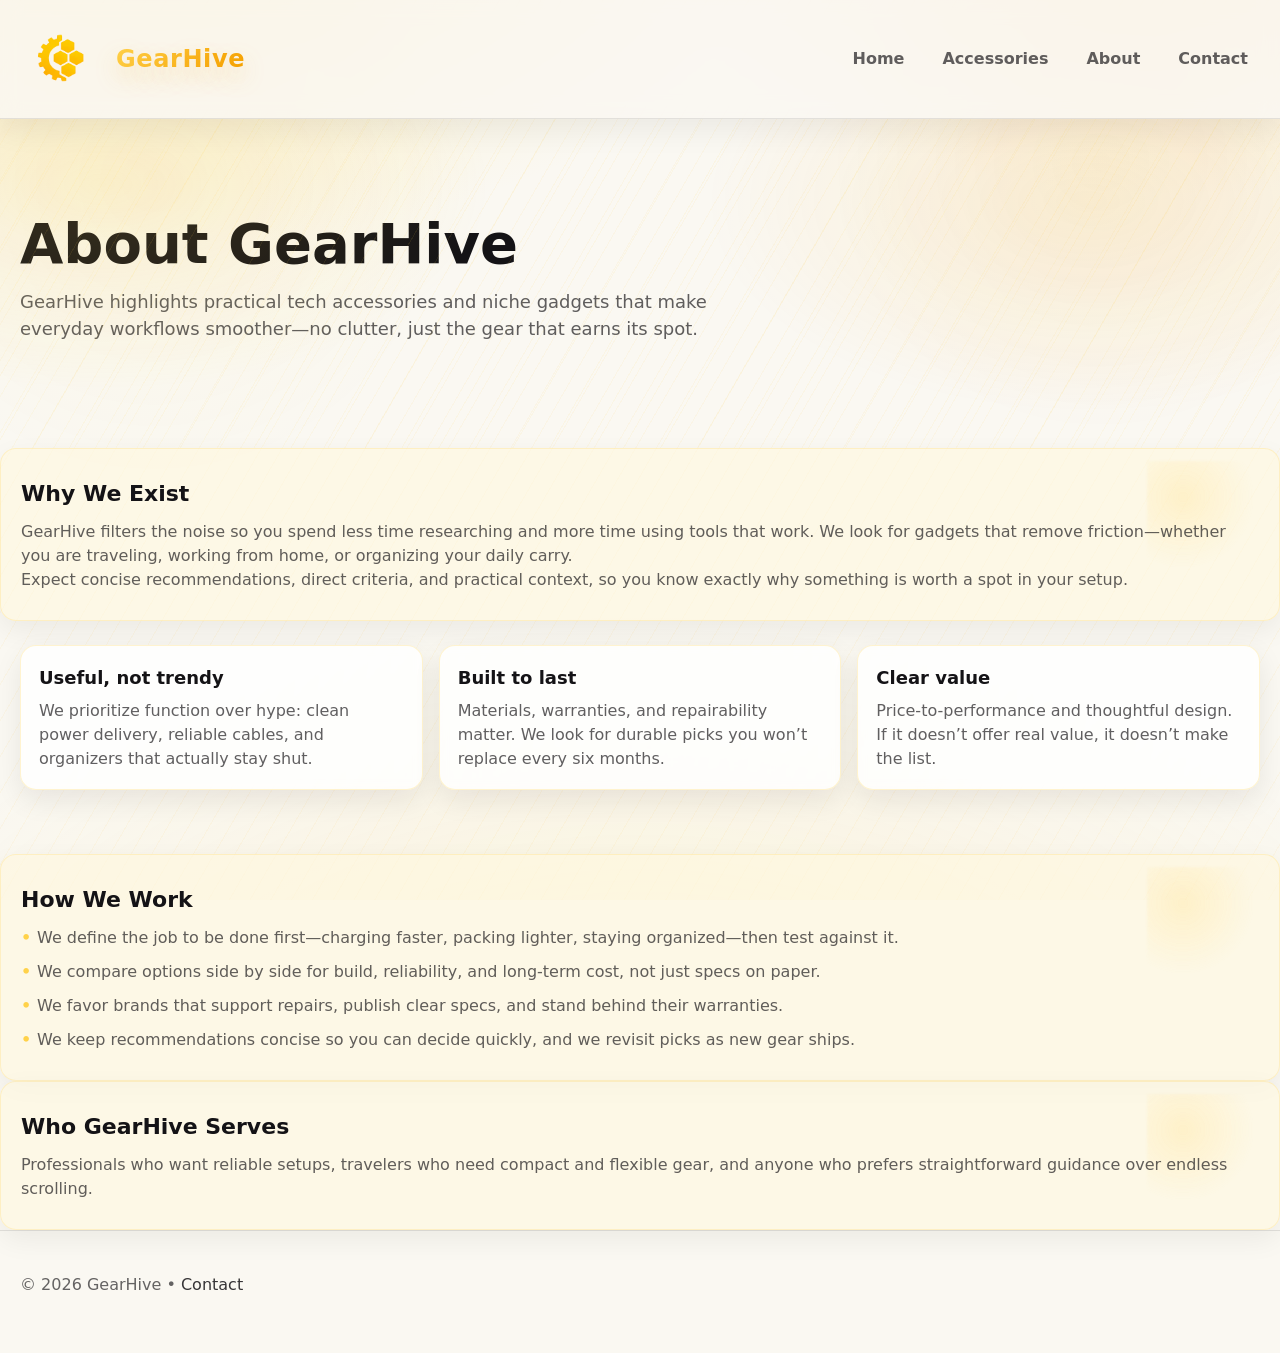
==== about.html @ 397159d5 "Initial commit" ====
<!DOCTYPE html>
<html lang="en">
<head>
  <meta charset="UTF-8">
  <meta name="viewport" content="width=device-width, initial-scale=1.0">
  <title>About | GearHive</title>
  <link rel="stylesheet" href="style.css">
</head>
<body>
  <header class="navbar">
    <div class="logo">
      <img src="assets/gearhive-logo.png" alt="GearHive logo">
      <span>GearHive</span>
    </div>
    <nav>
      <a href="index.html">Home</a>
      <a href="accessories.html">Accessories</a>
      <a href="about.html">About</a>
      <a href="contact.html">Contact</a>
    </nav>
  </header>

  <section class="hero">
    <div class="hero-copy">
      <h1>About GearHive</h1>
      <p>GearHive highlights practical tech accessories and niche gadgets that make everyday workflows smoother—no clutter, just the gear that earns its spot.</p>
    </div>
  </section>

  <section class="about">
    <h2>Why We Exist</h2>
    <p>GearHive filters the noise so you spend less time researching and more time using tools that work. We look for gadgets that remove friction—whether you are traveling, working from home, or organizing your daily carry.</p>
    <p>Expect concise recommendations, direct criteria, and practical context, so you know exactly why something is worth a spot in your setup.</p>
  </section>

  <section class="features">
    <div class="feature">
      <h3>Useful, not trendy</h3>
      <p>We prioritize function over hype: clean power delivery, reliable cables, and organizers that actually stay shut.</p>
    </div>
    <div class="feature">
      <h3>Built to last</h3>
      <p>Materials, warranties, and repairability matter. We look for durable picks you won’t replace every six months.</p>
    </div>
    <div class="feature">
      <h3>Clear value</h3>
      <p>Price-to-performance and thoughtful design. If it doesn’t offer real value, it doesn’t make the list.</p>
    </div>
  </section>

  <section class="about">
    <h2>How We Work</h2>
    <ul class="about-checklist">
      <li>We define the job to be done first—charging faster, packing lighter, staying organized—then test against it.</li>
      <li>We compare options side by side for build, reliability, and long-term cost, not just specs on paper.</li>
      <li>We favor brands that support repairs, publish clear specs, and stand behind their warranties.</li>
      <li>We keep recommendations concise so you can decide quickly, and we revisit picks as new gear ships.</li>
    </ul>
  </section>

  <section class="about">
    <h2>Who GearHive Serves</h2>
    <p>Professionals who want reliable setups, travelers who need compact and flexible gear, and anyone who prefers straightforward guidance over endless scrolling.</p>
  </section>

  <footer>
    <p>© 2026 GearHive • <a href="contact.html">Contact</a></p>
  </footer>
</body>
</html>
---- style.css ----
:root {
  --bg: #faf8f2;
  --surface: #ffffff;
  --surface-2: #fff7df;
  --text: #141316;
  --muted: rgba(20, 19, 22, 0.68);
  --line: rgba(20, 19, 22, 0.10);
  --accent: #ffd24a;     /* bright honey yellow */
  --accent-2: #f5a000;   /* warm amber */
  --accent-3: #fff3c2;   /* soft honey glow */
  --shadow: 0 14px 40px rgba(20, 19, 22, 0.12);
  --radius: 16px;
}

* { box-sizing: border-box; }
html, body { height: 100%; }

body {
  margin: 0;
  font-family: ui-sans-serif, system-ui, -apple-system, Segoe UI, Roboto, Helvetica, Arial, "Apple Color Emoji", "Segoe UI Emoji";
  color: var(--text);
  line-height: 1.5;
  background:
    radial-gradient(1100px 620px at 12% -14%, rgba(255, 210, 74, 0.32), transparent 60%),
    radial-gradient(1000px 520px at 92% -10%, rgba(245, 160, 0, 0.18), transparent 55%),
    radial-gradient(1400px 780px at 50% 120%, rgba(255, 210, 74, 0.16), transparent 60%),
    var(--bg);
  background-size: auto, auto, auto, auto;
  background-repeat: no-repeat, no-repeat, repeat;
  background-position: center, 10% -10%, center;
  position: relative;
  overflow-x: hidden;
}

body::after {
  content: "";
  position: fixed;
  inset: 0;
  pointer-events: none;
  background: radial-gradient(circle at 12% 20%, rgba(255, 210, 74, 0.06), transparent 24%),
              radial-gradient(circle at 86% 18%, rgba(245, 160, 0, 0.06), transparent 22%),
              repeating-linear-gradient(120deg, rgba(255, 210, 74, 0.08), rgba(255, 210, 74, 0.08) 1px, transparent 1px, transparent 18px);
  opacity: 0.8;
  z-index: -1;
}

a { color: inherit; text-decoration: none; }
a:hover { text-decoration: underline; }

/* Layout */
section { padding: 64px 20px; }

.modal-open {
  overflow: hidden;
}

.navbar,
.hero,
.features,
.about,
.contact,
footer {
  max-width: none;
  width: 100%;
  margin: 0;
}

/* Navbar */
.navbar {
  position: sticky;
  top: 0;
  z-index: 10;
  display: flex;
  align-items: center;
  justify-content: space-between;
  padding: 16px 20px;
  border-bottom: 1px solid var(--line);
  background: rgba(250, 248, 242, 0.78);
  backdrop-filter: blur(10px);
  box-shadow: 0 12px 28px rgba(20, 19, 22, 0.06);
}

.logo {
  font-weight: 900;
  letter-spacing: 0.6px;
  font-size: 24px;
  display: inline-flex;
  align-items: center;
  gap: 10px;
}

/* Logo image sizing (real logo) */
.logo img {
  height: 86px;
  width: auto;
  display: block;
}

.logo span {
  line-height: 1;
  background: linear-gradient(135deg, var(--accent), var(--accent-2));
  -webkit-background-clip: text;
  color: transparent;
  text-shadow: 0 10px 24px rgba(245, 160, 0, 0.28);
}

.navbar nav {
  display: flex;
  gap: 14px;
}

.navbar nav a {
  color: var(--muted);
  font-weight: 700;
  padding: 10px 12px;
  border-radius: 999px;
  position: relative;
}

.navbar nav a:hover {
  background: rgba(20, 19, 22, 0.05);
  color: var(--text);
  text-decoration: none;
}

.navbar nav a::after {
  content: "";
  position: absolute;
  left: 12px;
  right: 12px;
  bottom: 6px;
  height: 3px;
  border-radius: 999px;
  background: linear-gradient(90deg, var(--accent), var(--accent-2));
  opacity: 0;
  transform: scaleX(0.6);
  transition: opacity 160ms ease, transform 160ms ease;
}

.navbar nav a:hover::after {
  opacity: 1;
  transform: scaleX(1);
}

/* Hero */
.hero {
  padding: 96px 20px 80px;
  position: relative;
  overflow: hidden;
  display: flex;
  flex-direction: column;
  gap: 18px;
}

.home-hero {
  min-height: 100vh;
  justify-content: center;
}

.hero h1 {
  margin: 0 0 14px;
  font-size: clamp(36px, 5vw, 56px);
  line-height: 1.05;
}

.hero p {
  margin: 0 0 26px;
  color: var(--muted);
  font-size: 18px;
  max-width: 62ch;
}

.email-signup {
  background: rgba(255, 255, 255, 0.82);
  border: 1px solid rgba(255, 210, 74, 0.3);
  border-radius: calc(var(--radius) * 1.1);
  padding: 16px 16px 14px;
  box-shadow: 0 12px 32px rgba(20, 19, 22, 0.08);
  margin-bottom: 20px;
  max-width: 560px;
}

.email-signup label {
  display: block;
  font-weight: 800;
  margin-bottom: 8px;
  font-size: 14px;
}

.email-row {
  display: flex;
  gap: 10px;
  align-items: stretch;
}

.email-row input {
  flex: 1;
  border: 1px solid var(--line);
  border-radius: 12px;
  padding: 12px 14px;
  font-size: 15px;
  font-family: inherit;
  background: #fff;
}

.email-row input:focus {
  outline: 2px solid rgba(255, 210, 74, 0.45);
  border-color: rgba(255, 210, 74, 0.45);
}

.email-row button {
  border: none;
  border-radius: 12px;
  padding: 12px 16px;
  font-weight: 800;
  letter-spacing: 0.2px;
  background: linear-gradient(135deg, var(--accent), var(--accent-2));
  color: #1a1200;
  box-shadow: var(--shadow);
  cursor: pointer;
  transition: transform 140ms ease, box-shadow 140ms ease;
}

.email-row button:hover {
  filter: brightness(1.03);
  transform: translateY(-1px);
  box-shadow: 0 16px 36px rgba(245, 160, 0, 0.28);
}

.email-note {
  margin: 8px 0 0;
  font-size: 13px;
  color: var(--muted);
}

/* Modal */
.email-modal {
  position: fixed;
  inset: 0;
  background: rgba(0, 0, 0, 0.38);
  display: none;
  align-items: center;
  justify-content: center;
  padding: 20px;
  z-index: 20;
}

.email-modal.show {
  display: flex;
}

.modal-card {
  position: relative;
  max-width: 520px;
  width: 100%;
  background: rgba(255, 255, 255, 0.95);
  border: 1px solid rgba(255, 210, 74, 0.25);
  border-radius: calc(var(--radius) * 1.2);
  box-shadow: 0 18px 48px rgba(20, 19, 22, 0.16);
  padding: 22px 22px 18px;
  backdrop-filter: blur(6px);
}

.modal-card h2 {
  margin: 0 0 10px;
}

.modal-copy {
  margin: 0 0 16px;
  color: var(--muted);
}

.modal-close {
  position: absolute;
  top: 12px;
  right: 12px;
  border: none;
  background: rgba(20, 19, 22, 0.06);
  width: 32px;
  height: 32px;
  border-radius: 50%;
  cursor: pointer;
  font-size: 18px;
  font-weight: 800;
  color: var(--text);
}

.modal-close:hover {
  background: rgba(20, 19, 22, 0.12);
}

.cta {
  display: inline-flex;
  align-items: center;
  justify-content: center;
  padding: 12px 18px;
  border-radius: 999px;
  font-weight: 900;
  letter-spacing: 0.2px;
  background: linear-gradient(135deg, var(--accent), var(--accent-2));
  color: #1a1200;
  box-shadow: var(--shadow);
  border: 1px solid rgba(20, 19, 22, 0.08);
  position: relative;
  overflow: hidden;
}

.cta:hover {
  text-decoration: none;
  filter: brightness(1.02);
}

.cta::after {
  content: "";
  position: absolute;
  inset: 0;
  background: linear-gradient(120deg, rgba(255, 255, 255, 0.28), transparent 40%, rgba(255, 255, 255, 0.12) 60%, transparent 80%);
  transform: translateX(-120%);
  transition: transform 320ms ease;
}

.cta:hover::after {
  transform: translateX(120%);
}

.ghost {
  display: inline-flex;
  align-items: center;
  justify-content: center;
  padding: 12px 16px;
  border-radius: 999px;
  font-weight: 800;
  letter-spacing: 0.2px;
  border: 1px solid rgba(20, 19, 22, 0.18);
  color: var(--text);
  background: rgba(255, 255, 255, 0.72);
  box-shadow: 0 8px 24px rgba(20, 19, 22, 0.06);
}

.ghost:hover {
  text-decoration: none;
  background: rgba(255, 255, 255, 0.92);
}

.hero-actions {
  display: flex;
  gap: 12px;
  flex-wrap: wrap;
  margin-bottom: 26px;
}

.pill {
  display: inline-flex;
  align-items: center;
  gap: 8px;
  padding: 8px 12px;
  border-radius: 999px;
  font-weight: 800;
  font-size: 13px;
  letter-spacing: 0.3px;
  color: #1f1400;
  background: rgba(255, 210, 74, 0.16);
  border: 1px solid rgba(255, 210, 74, 0.35);
  margin-bottom: 12px;
  box-shadow: 0 10px 28px rgba(20, 19, 22, 0.06);
}

.hero-meta {
  display: grid;
  grid-template-columns: repeat(auto-fit, minmax(240px, 1fr));
  gap: 14px;
}

.meta-card {
  background: rgba(255, 255, 255, 0.84);
  border: 1px solid rgba(255, 210, 74, 0.25);
  border-radius: calc(var(--radius) * 1.1);
  padding: 14px 16px;
  box-shadow: 0 14px 40px rgba(20, 19, 22, 0.08);
  backdrop-filter: blur(4px);
}

.meta-label {
  display: inline-block;
  font-size: 12px;
  text-transform: uppercase;
  letter-spacing: 0.45px;
  color: rgba(20, 19, 22, 0.65);
  margin-bottom: 6px;
}

.meta-card strong {
  display: block;
  font-size: 16px;
  line-height: 1.4;
}

/* Hero background accents */
.hero::before,
.hero::after {
  content: "";
  position: absolute;
  inset: 0;
  pointer-events: none;
}

.hero::before {
  background:
    radial-gradient(720px 380px at 8% 20%, rgba(255, 210, 74, 0.18), transparent 55%),
    radial-gradient(760px 420px at 85% 25%, rgba(245, 160, 0, 0.12), transparent 52%),
    repeating-linear-gradient(120deg, rgba(255, 210, 74, 0.09) 0 1px, transparent 1px 32px);
  opacity: 0.9;
  filter: drop-shadow(0 20px 40px rgba(20, 19, 22, 0.04));
  animation: drift 28s ease-in-out infinite;
}

/* Features */
.features {
  display: grid;
  grid-template-columns: repeat(3, minmax(0, 1fr));
  gap: 16px;
  padding-top: 24px;
}

.feature {
  background: rgba(255, 255, 255, 0.82);
  border: 1px solid rgba(255, 210, 74, 0.25);
  border-radius: var(--radius);
  padding: 18px;
  box-shadow: 0 10px 28px rgba(20, 19, 22, 0.08);
  position: relative;
  overflow: hidden;
  backdrop-filter: blur(4px);
}

.feature::before {
  content: "";
  position: absolute;
  inset: -40% auto auto -40%;
  width: 120px;
  height: 120px;
  background: radial-gradient(circle, rgba(255, 210, 74, 0.28), transparent 60%);
  transform: rotate(-12deg);
}

.feature::after {
  content: "";
  position: absolute;
  inset: auto -40% -40% auto;
  width: 120px;
  height: 120px;
  background: radial-gradient(circle, rgba(245, 160, 0, 0.18), transparent 62%);
  transform: rotate(8deg);
}

.feature h3 {
  margin: 0 0 8px;
  font-size: 18px;
}

.feature p {
  margin: 0;
  color: var(--muted);
}

/* About + Contact */
.about, .contact {
  background: rgba(255, 247, 223, 0.65);
  border: 1px solid rgba(255, 210, 74, 0.22);
  border-radius: var(--radius);
  padding: 28px 20px;
  box-shadow: 0 10px 28px rgba(20, 19, 22, 0.06);
  position: relative;
  overflow: hidden;
}

.about h2, .contact h2 {
  margin: 0 0 10px;
  font-size: 22px;
}

.about p, .contact p {
  margin: 0;
  color: var(--muted);
}

.about h3 {
  margin: 10px 0 8px;
  font-size: 18px;
}

.about-checklist {
  margin: 0;
  padding: 0;
  list-style: none;
  display: grid;
  gap: 10px;
}

.about-checklist li {
  position: relative;
  padding-left: 16px;
  color: var(--muted);
}

.about-checklist li::before {
  content: "•";
  position: absolute;
  left: 0;
  top: 0;
  color: var(--accent);
  font-weight: 900;
}

.contact a {
  font-weight: 800;
}

.about::before,
.contact::before {
  content: "";
  position: absolute;
  inset: 12px 12px auto auto;
  width: 120px;
  height: 120px;
  background: radial-gradient(circle at 30% 30%, rgba(255, 210, 74, 0.18), transparent 60%);
  filter: blur(1px);
  z-index: 0;
}

.about > *,
.contact > * {
  position: relative;
  z-index: 1;
}

/* Footer */
footer {
  padding: 26px 20px 40px;
  border-top: 1px solid var(--line);
  color: rgba(20, 19, 22, 0.65);
}

footer a {
  color: rgba(20, 19, 22, 0.85);
}

/* Responsive */
@media (max-width: 860px) {
  .features { grid-template-columns: 1fr; }
  .navbar nav { gap: 8px; }
  .navbar nav a { padding: 10px 10px; }
  .home-hero { min-height: auto; }
  .email-row { flex-direction: column; }
  .email-row button { width: 100%; }
}

@media (max-width: 520px) {
  .navbar {
    flex-direction: column;
    align-items: flex-start;
    gap: 10px;
  }
}

@keyframes drift {
  0% { transform: translate3d(0, 0, 0); }
  50% { transform: translate3d(-6px, 10px, 0); }
  100% { transform: translate3d(6px, -8px, 0); }
}
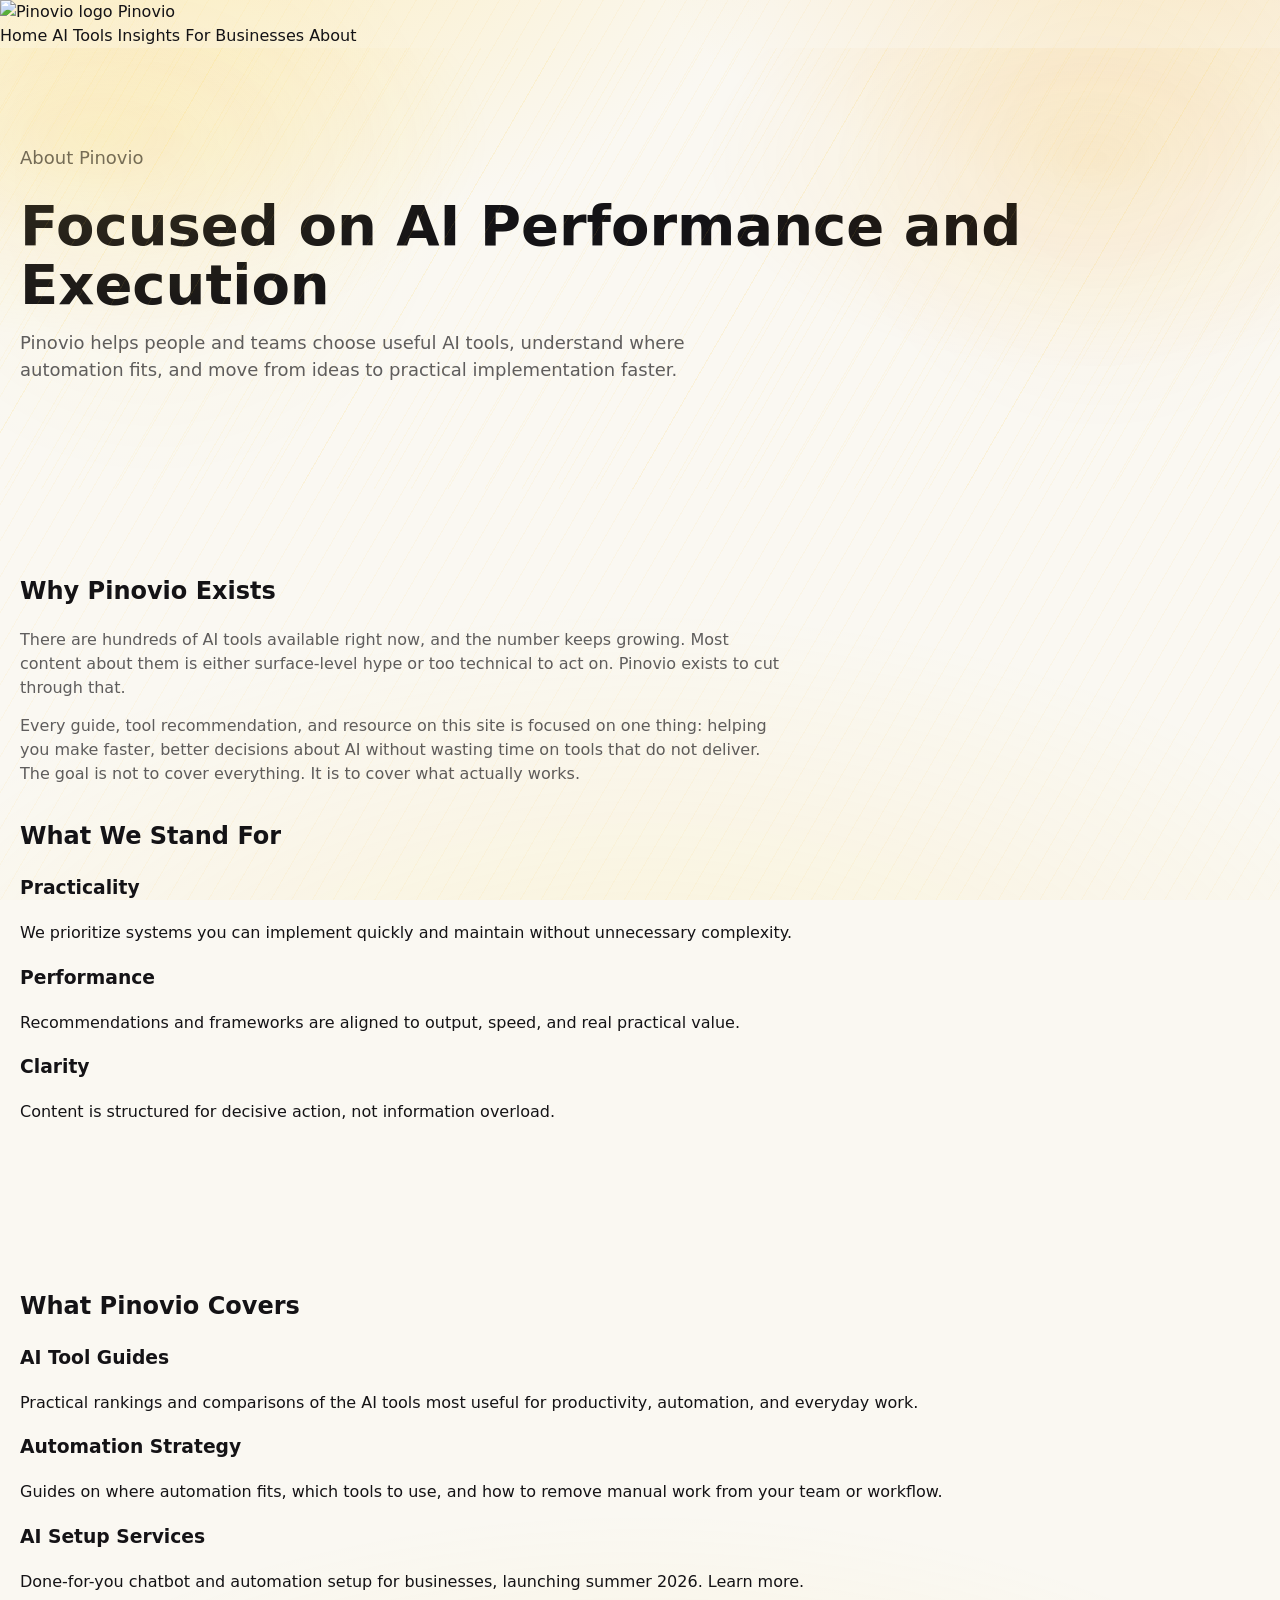
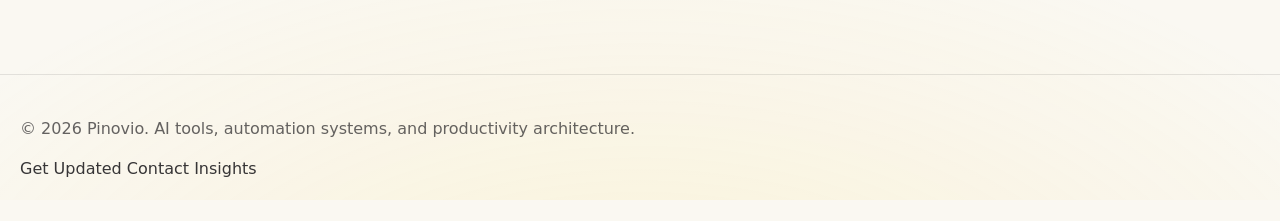
==== commit ef1200be: "First Claude switchover improvement" ====
--- a/about.html
+++ b/about.html
@@ -3,68 +3,103 @@
 <head>
   <meta charset="UTF-8">
   <meta name="viewport" content="width=device-width, initial-scale=1.0">
-  <title>About | GearHive</title>
-  <link rel="stylesheet" href="style.css">
+  <title>About | Pinovio</title>
+  <meta name="description" content="Learn how Pinovio helps people and teams use AI tools, automation systems, and workflow infrastructure more effectively.">
+  <link rel="stylesheet" href="style.css?v=20260309">
+  <link rel="icon" href="assets/pinovio-logo-header.png" type="image/png">
+  <meta property="og:type" content="website">
+  <meta property="og:title" content="About Pinovio | AI Tools &amp; Automation">
+  <meta property="og:description" content="Learn how Pinovio helps people and teams use AI tools, automation systems, and workflow infrastructure more effectively.">
+  <meta property="og:url" content="https://www.pinovio.com/about.html">
+  <meta property="og:image" content="https://www.pinovio.com/assets/pinovio-logo-header.png">
+  <meta name="twitter:card" content="summary">
+  <meta name="twitter:title" content="About Pinovio | AI Tools &amp; Automation">
+  <meta name="twitter:description" content="Learn how Pinovio helps people and teams use AI tools, automation systems, and workflow infrastructure more effectively.">
 </head>
 <body>
-  <header class="navbar">
-    <div class="logo">
-      <img src="assets/gearhive-logo.png" alt="GearHive logo">
-      <span>GearHive</span>
+  <header class="site-header">
+    <div class="container nav-row">
+      <a class="brand" href="index.html" aria-label="Pinovio home">
+        <img src="assets/pinovio-logo-header.png" alt="Pinovio logo">
+        <span>Pinovio</span>
+      </a>
+      <nav class="site-nav" aria-label="Primary">
+        <a href="index.html">Home</a>
+        <a href="accessories.html">AI Tools</a>
+        <a href="insights.html">Insights</a>
+        <a href="for-businesses.html">For Businesses</a>
+        <a href="about.html" aria-current="page">About</a>
+      </nav>
     </div>
-    <nav>
-      <a href="index.html">Home</a>
-      <a href="accessories.html">Accessories</a>
-      <a href="about.html">About</a>
-      <a href="contact.html">Contact</a>
-    </nav>
   </header>
 
-  <section class="hero">
-    <div class="hero-copy">
-      <h1>About GearHive</h1>
-      <p>GearHive highlights practical tech accessories and niche gadgets that make everyday workflows smoother—no clutter, just the gear that earns its spot.</p>
+  <main>
+    <section class="hero hero-compact">
+      <div class="container hero-layout">
+        <div class="hero-copy">
+          <p class="eyebrow">About Pinovio</p>
+          <h1>Focused on AI Performance and Execution</h1>
+          <p>Pinovio helps people and teams choose useful AI tools, understand where automation fits, and move from ideas to practical implementation faster.</p>
+        </div>
+      </div>
+    </section>
+
+    <section class="section">
+      <div class="container">
+        <h2>Why Pinovio Exists</h2>
+        <div class="card" style="max-width: 760px; margin-bottom: 32px;">
+          <p style="color: var(--muted); margin: 0 0 14px;">There are hundreds of AI tools available right now, and the number keeps growing. Most content about them is either surface-level hype or too technical to act on. Pinovio exists to cut through that.</p>
+          <p style="color: var(--muted); margin: 0;">Every guide, tool recommendation, and resource on this site is focused on one thing: helping you make faster, better decisions about AI without wasting time on tools that do not deliver. The goal is not to cover everything. It is to cover what actually works.</p>
+        </div>
+        <h2>What We Stand For</h2>
+        <div class="grid grid-3">
+          <article class="card">
+            <h3>Practicality</h3>
+            <p>We prioritize systems you can implement quickly and maintain without unnecessary complexity.</p>
+          </article>
+          <article class="card">
+            <h3>Performance</h3>
+            <p>Recommendations and frameworks are aligned to output, speed, and real practical value.</p>
+          </article>
+          <article class="card">
+            <h3>Clarity</h3>
+            <p>Content is structured for decisive action, not information overload.</p>
+          </article>
+        </div>
+      </div>
+    </section>
+
+    <section class="section section-muted">
+      <div class="container">
+        <h2>What Pinovio Covers</h2>
+        <div class="grid grid-3">
+          <article class="card">
+            <h3>AI Tool Guides</h3>
+            <p>Practical rankings and comparisons of the AI tools most useful for productivity, automation, and everyday work.</p>
+          </article>
+          <article class="card">
+            <h3>Automation Strategy</h3>
+            <p>Guides on where automation fits, which tools to use, and how to remove manual work from your team or workflow.</p>
+          </article>
+          <article class="card">
+            <h3>AI Setup Services</h3>
+            <p>Done-for-you chatbot and automation setup for businesses, launching summer 2026. <a href="for-businesses.html">Learn more</a>.</p>
+          </article>
+        </div>
+      </div>
+    </section>
+
+  </main>
+
+  <footer class="site-footer">
+    <div class="container footer-row">
+      <p>© 2026 Pinovio. AI tools, automation systems, and productivity architecture.</p>
+      <div class="footer-links">
+        <a href="index.html#join-updates">Get Updated</a>
+        <a href="contact.html">Contact</a>
+        <a href="insights.html">Insights</a>
+      </div>
     </div>
-  </section>
-
-  <section class="about">
-    <h2>Why We Exist</h2>
-    <p>GearHive filters the noise so you spend less time researching and more time using tools that work. We look for gadgets that remove friction—whether you are traveling, working from home, or organizing your daily carry.</p>
-    <p>Expect concise recommendations, direct criteria, and practical context, so you know exactly why something is worth a spot in your setup.</p>
-  </section>
-
-  <section class="features">
-    <div class="feature">
-      <h3>Useful, not trendy</h3>
-      <p>We prioritize function over hype: clean power delivery, reliable cables, and organizers that actually stay shut.</p>
-    </div>
-    <div class="feature">
-      <h3>Built to last</h3>
-      <p>Materials, warranties, and repairability matter. We look for durable picks you won’t replace every six months.</p>
-    </div>
-    <div class="feature">
-      <h3>Clear value</h3>
-      <p>Price-to-performance and thoughtful design. If it doesn’t offer real value, it doesn’t make the list.</p>
-    </div>
-  </section>
-
-  <section class="about">
-    <h2>How We Work</h2>
-    <ul class="about-checklist">
-      <li>We define the job to be done first—charging faster, packing lighter, staying organized—then test against it.</li>
-      <li>We compare options side by side for build, reliability, and long-term cost, not just specs on paper.</li>
-      <li>We favor brands that support repairs, publish clear specs, and stand behind their warranties.</li>
-      <li>We keep recommendations concise so you can decide quickly, and we revisit picks as new gear ships.</li>
-    </ul>
-  </section>
-
-  <section class="about">
-    <h2>Who GearHive Serves</h2>
-    <p>Professionals who want reliable setups, travelers who need compact and flexible gear, and anyone who prefers straightforward guidance over endless scrolling.</p>
-  </section>
-
-  <footer>
-    <p>© 2026 GearHive • <a href="contact.html">Contact</a></p>
   </footer>
 </body>
 </html>
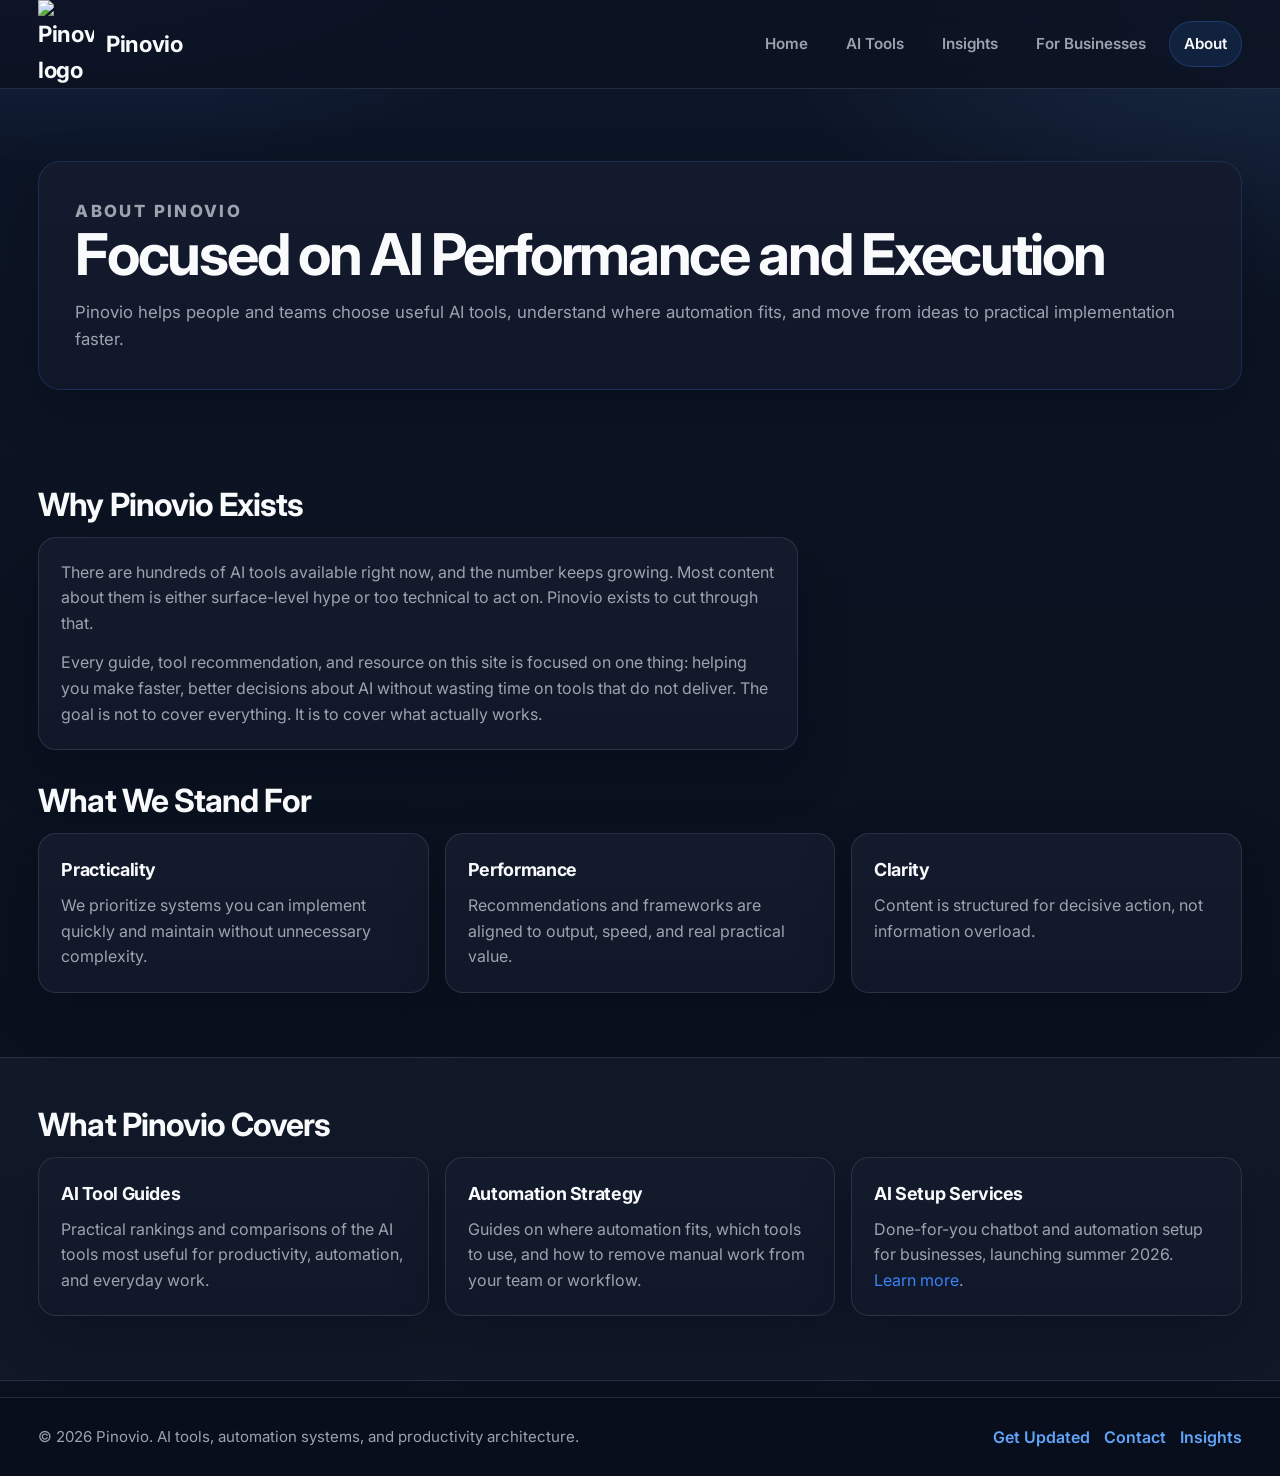
==== commit 3ca1b989: "site visuals rework Co-Authored-By: Claude Sonnet 4.6 <noreply@anthropic.com>" ====
--- a/about.html
+++ b/about.html
@@ -15,6 +15,7 @@
   <meta name="twitter:card" content="summary">
   <meta name="twitter:title" content="About Pinovio | AI Tools &amp; Automation">
   <meta name="twitter:description" content="Learn how Pinovio helps people and teams use AI tools, automation systems, and workflow infrastructure more effectively.">
+  <link rel="stylesheet" href="animations.css">
 </head>
 <body>
   <header class="site-header">
@@ -101,5 +102,6 @@
       </div>
     </div>
   </footer>
+  <script src="animations.js" defer></script>
 </body>
 </html>
--- a/style.css
+++ b/style.css
@@ -1,248 +1,290 @@
+@import url('https://fonts.googleapis.com/css2?family=Inter:wght@400;500;600;700;800&display=swap');
+
 :root {
-  --bg: #faf8f2;
-  --surface: #ffffff;
-  --surface-2: #fff7df;
-  --text: #141316;
-  --muted: rgba(20, 19, 22, 0.68);
-  --line: rgba(20, 19, 22, 0.10);
-  --accent: #ffd24a;     /* bright honey yellow */
-  --accent-2: #f5a000;   /* warm amber */
-  --accent-3: #fff3c2;   /* soft honey glow */
-  --shadow: 0 14px 40px rgba(20, 19, 22, 0.12);
-  --radius: 16px;
-}
-
-* { box-sizing: border-box; }
-html, body { height: 100%; }
-
+  --bg: #0b1220;
+  --surface: #141b2d;
+  --surface-alt: #10182a;
+  --surface-soft: rgba(59, 130, 246, 0.12);
+  --text: #f9fafb;
+  --muted: #9ca3af;
+  --line: rgba(148, 163, 184, 0.18);
+  --accent: #3b82f6;
+  --accent-strong: #60a5fa;
+  --accent-deep: #2563eb;
+  --ring: rgba(59, 130, 246, 0.32);
+  --radius: 18px;
+  --shadow-sm: 0 20px 50px rgba(3, 7, 18, 0.28);
+  --shadow-md: 0 28px 68px rgba(3, 7, 18, 0.38);
+}
+
+* {
+  box-sizing: border-box;
+}
+
+html,
 body {
   margin: 0;
-  font-family: ui-sans-serif, system-ui, -apple-system, Segoe UI, Roboto, Helvetica, Arial, "Apple Color Emoji", "Segoe UI Emoji";
-  color: var(--text);
-  line-height: 1.5;
+  padding: 0;
+}
+
+body {
+  font-family: 'Inter', 'Segoe UI', sans-serif;
+  color: var(--text);
   background:
-    radial-gradient(1100px 620px at 12% -14%, rgba(255, 210, 74, 0.32), transparent 60%),
-    radial-gradient(1000px 520px at 92% -10%, rgba(245, 160, 0, 0.18), transparent 55%),
-    radial-gradient(1400px 780px at 50% 120%, rgba(255, 210, 74, 0.16), transparent 60%),
-    var(--bg);
-  background-size: auto, auto, auto, auto;
-  background-repeat: no-repeat, no-repeat, repeat;
-  background-position: center, 10% -10%, center;
-  position: relative;
-  overflow-x: hidden;
-}
-
-body::after {
-  content: "";
-  position: fixed;
-  inset: 0;
-  pointer-events: none;
-  background: radial-gradient(circle at 12% 20%, rgba(255, 210, 74, 0.06), transparent 24%),
-              radial-gradient(circle at 86% 18%, rgba(245, 160, 0, 0.06), transparent 22%),
-              repeating-linear-gradient(120deg, rgba(255, 210, 74, 0.08), rgba(255, 210, 74, 0.08) 1px, transparent 1px, transparent 18px);
-  opacity: 0.8;
-  z-index: -1;
-}
-
-a { color: inherit; text-decoration: none; }
-a:hover { text-decoration: underline; }
-
-/* Layout */
-section { padding: 64px 20px; }
-
-.modal-open {
+    radial-gradient(980px 580px at 8% -12%, rgba(59, 130, 246, 0.26), transparent 60%),
+    radial-gradient(900px 520px at 100% 0%, rgba(96, 165, 250, 0.14), transparent 58%),
+    linear-gradient(180deg, #0d1628 0%, #0b1220 44%, #09111d 100%);
+  line-height: 1.6;
+  color-scheme: dark;
+}
+
+body.modal-open {
   overflow: hidden;
 }
 
-.navbar,
-.hero,
-.features,
-.about,
-.contact,
-footer {
+::selection {
+  background: rgba(59, 130, 246, 0.28);
+  color: var(--text);
+}
+
+a {
+  color: var(--accent);
+  text-decoration: none;
+  transition: color 0.18s ease, background-color 0.18s ease, border-color 0.18s ease, transform 0.18s ease, box-shadow 0.18s ease;
+}
+
+a:hover {
+  color: var(--accent-strong);
+  text-decoration: none;
+}
+
+button,
+.button,
+input[type='button'],
+input[type='submit'],
+input[type='reset'],
+[role='button'] {
+  cursor: pointer;
+}
+
+.container {
+  width: 100%;
   max-width: none;
-  width: 100%;
-  margin: 0;
-}
-
-/* Navbar */
-.navbar {
+  margin: 0;
+  padding-inline: clamp(20px, 3vw, 48px);
+}
+
+.site-header {
   position: sticky;
   top: 0;
-  z-index: 10;
+  z-index: 12;
+  backdrop-filter: blur(14px);
+  background: rgba(11, 18, 32, 0.82);
+  border-bottom: 1px solid var(--line);
+}
+
+.nav-row {
   display: flex;
   align-items: center;
   justify-content: space-between;
-  padding: 16px 20px;
-  border-bottom: 1px solid var(--line);
-  background: rgba(250, 248, 242, 0.78);
-  backdrop-filter: blur(10px);
-  box-shadow: 0 12px 28px rgba(20, 19, 22, 0.06);
-}
-
-.logo {
-  font-weight: 900;
-  letter-spacing: 0.6px;
-  font-size: 24px;
+  gap: 16px;
+  min-height: 88px;
+}
+
+.brand {
   display: inline-flex;
   align-items: center;
-  gap: 10px;
-}
-
-/* Logo image sizing (real logo) */
-.logo img {
-  height: 86px;
-  width: auto;
+  gap: 12px;
+  font-family: 'Inter', 'Segoe UI', sans-serif;
+  font-weight: 700;
+  font-size: 1.4rem;
+  letter-spacing: -0.02em;
+  color: var(--text);
+}
+
+.brand img {
+  width: 56px;
+  height: auto;
   display: block;
-}
-
-.logo span {
-  line-height: 1;
-  background: linear-gradient(135deg, var(--accent), var(--accent-2));
-  -webkit-background-clip: text;
-  color: transparent;
-  text-shadow: 0 10px 24px rgba(245, 160, 0, 0.28);
-}
-
-.navbar nav {
-  display: flex;
-  gap: 14px;
-}
-
-.navbar nav a {
-  color: var(--muted);
-  font-weight: 700;
-  padding: 10px 12px;
+  filter: none;
+}
+
+.site-nav {
+  display: flex;
+  align-items: center;
+  gap: 8px;
+  flex-wrap: wrap;
+  justify-content: flex-end;
+}
+
+.site-nav a {
+  padding: 10px 14px;
   border-radius: 999px;
-  position: relative;
-}
-
-.navbar nav a:hover {
-  background: rgba(20, 19, 22, 0.05);
-  color: var(--text);
-  text-decoration: none;
-}
-
-.navbar nav a::after {
-  content: "";
-  position: absolute;
-  left: 12px;
-  right: 12px;
-  bottom: 6px;
-  height: 3px;
-  border-radius: 999px;
-  background: linear-gradient(90deg, var(--accent), var(--accent-2));
-  opacity: 0;
-  transform: scaleX(0.6);
-  transition: opacity 160ms ease, transform 160ms ease;
-}
-
-.navbar nav a:hover::after {
-  opacity: 1;
-  transform: scaleX(1);
-}
-
-/* Hero */
+  color: var(--muted);
+  font-weight: 600;
+  font-size: 0.95rem;
+  border: 1px solid transparent;
+}
+
+.site-nav a:hover,
+.site-nav a[aria-current='page'] {
+  color: var(--text);
+  background: var(--surface-soft);
+  border-color: rgba(59, 130, 246, 0.24);
+}
+
 .hero {
-  padding: 96px 20px 80px;
-  position: relative;
-  overflow: hidden;
-  display: flex;
-  flex-direction: column;
-  gap: 18px;
-}
-
-.home-hero {
-  min-height: 100vh;
-  justify-content: center;
+  padding: 96px 0 56px;
+}
+
+.hero-compact {
+  padding-top: 72px;
+}
+
+.hero-layout {
+  display: grid;
+  grid-template-columns: minmax(0, 1.2fr) minmax(0, 0.8fr);
+  gap: 24px;
+  align-items: stretch;
+}
+
+.hero-layout-single {
+  grid-template-columns: minmax(0, 1fr);
+}
+
+.hero-layout > :only-child {
+  grid-column: 1 / -1;
+}
+
+.hero-copy {
+  background:
+    linear-gradient(180deg, rgba(20, 27, 45, 0.98) 0%, rgba(16, 24, 42, 0.96) 100%);
+  border: 1px solid rgba(59, 130, 246, 0.2);
+  border-radius: calc(var(--radius) + 4px);
+  padding: 36px;
+  box-shadow: var(--shadow-sm);
+}
+
+.eyebrow {
+  margin: 0 0 12px;
+  font-weight: 800;
+  font-size: 0.78rem;
+  letter-spacing: 0.14em;
+  text-transform: uppercase;
+  color: var(--accent-strong);
 }
 
 .hero h1 {
   margin: 0 0 14px;
-  font-size: clamp(36px, 5vw, 56px);
-  line-height: 1.05;
+  font-family: 'Inter', 'Segoe UI', sans-serif;
+  font-size: clamp(2.2rem, 4.8vw, 3.6rem);
+  line-height: 1.04;
+  letter-spacing: -0.04em;
 }
 
 .hero p {
-  margin: 0 0 26px;
-  color: var(--muted);
-  font-size: 18px;
-  max-width: 62ch;
-}
-
-.email-signup {
-  background: rgba(255, 255, 255, 0.82);
-  border: 1px solid rgba(255, 210, 74, 0.3);
-  border-radius: calc(var(--radius) * 1.1);
-  padding: 16px 16px 14px;
-  box-shadow: 0 12px 32px rgba(20, 19, 22, 0.08);
-  margin-bottom: 20px;
-  max-width: 560px;
-}
-
-.email-signup label {
-  display: block;
-  font-weight: 800;
-  margin-bottom: 8px;
-  font-size: 14px;
-}
-
-.email-row {
-  display: flex;
+  margin: 0;
+  color: var(--muted);
+  font-size: 1.05rem;
+}
+
+.hero-panel {
+  background:
+    linear-gradient(180deg, rgba(20, 27, 45, 0.94) 0%, rgba(16, 24, 42, 0.94) 100%);
+  border: 1px solid rgba(59, 130, 246, 0.18);
+  border-radius: calc(var(--radius) + 4px);
+  padding: 28px;
+  box-shadow: var(--shadow-sm);
+}
+
+.hero-panel h2 {
+  margin: 0 0 12px;
+  font-family: 'Inter', 'Segoe UI', sans-serif;
+  font-size: 1.2rem;
+}
+
+.hero-panel ul {
+  margin: 0;
+  padding: 0;
+  list-style: none;
+  display: grid;
   gap: 10px;
-  align-items: stretch;
-}
-
-.email-row input {
-  flex: 1;
-  border: 1px solid var(--line);
+}
+
+.hero-panel li {
+  color: var(--muted);
+  position: relative;
+  padding-left: 18px;
+}
+
+.hero-panel li::before {
+  content: '';
+  position: absolute;
+  left: 0;
+  top: 10px;
+  width: 8px;
+  height: 8px;
+  border-radius: 50%;
+  background: var(--accent);
+  box-shadow: 0 0 0 6px rgba(59, 130, 246, 0.12);
+}
+
+.hero-actions {
+  display: flex;
+  gap: 12px;
+  margin-top: 24px;
+  flex-wrap: wrap;
+}
+
+.button {
+  display: inline-flex;
+  align-items: center;
+  justify-content: center;
+  padding: 12px 18px;
   border-radius: 12px;
-  padding: 12px 14px;
-  font-size: 15px;
-  font-family: inherit;
-  background: #fff;
-}
-
-.email-row input:focus {
-  outline: 2px solid rgba(255, 210, 74, 0.45);
-  border-color: rgba(255, 210, 74, 0.45);
-}
-
-.email-row button {
-  border: none;
-  border-radius: 12px;
-  padding: 12px 16px;
-  font-weight: 800;
-  letter-spacing: 0.2px;
-  background: linear-gradient(135deg, var(--accent), var(--accent-2));
-  color: #1a1200;
-  box-shadow: var(--shadow);
-  cursor: pointer;
-  transition: transform 140ms ease, box-shadow 140ms ease;
-}
-
-.email-row button:hover {
-  filter: brightness(1.03);
+  font-weight: 700;
+  border: 1px solid transparent;
+  transition: transform 0.18s ease, box-shadow 0.18s ease, background-color 0.18s ease, border-color 0.18s ease, color 0.18s ease;
+}
+
+.button:hover {
+  text-decoration: none;
   transform: translateY(-1px);
-  box-shadow: 0 16px 36px rgba(245, 160, 0, 0.28);
-}
-
-.email-note {
-  margin: 8px 0 0;
-  font-size: 13px;
-  color: var(--muted);
-}
-
-/* Modal */
+}
+
+.button-primary {
+  background: var(--accent);
+  color: #f8fbff;
+  box-shadow: 0 16px 32px rgba(37, 99, 235, 0.26);
+}
+
+.button-primary:hover {
+  background: var(--accent-deep);
+  color: #f8fbff;
+  box-shadow: 0 20px 40px rgba(37, 99, 235, 0.3);
+}
+
+.button-secondary {
+  background: rgba(59, 130, 246, 0.08);
+  color: var(--text);
+  border-color: rgba(59, 130, 246, 0.24);
+}
+
+.button-secondary:hover {
+  background: rgba(59, 130, 246, 0.16);
+  color: var(--text);
+  border-color: rgba(96, 165, 250, 0.34);
+}
+
 .email-modal {
   position: fixed;
   inset: 0;
-  background: rgba(0, 0, 0, 0.38);
+  z-index: 30;
   display: none;
   align-items: center;
   justify-content: center;
   padding: 20px;
-  z-index: 20;
+  background: rgba(2, 6, 23, 0.72);
 }
 
 .email-modal.show {
@@ -250,321 +292,523 @@
 }
 
 .modal-card {
+  width: min(560px, 100%);
+  background: linear-gradient(180deg, rgba(20, 27, 45, 1) 0%, rgba(16, 24, 42, 1) 100%);
+  border: 1px solid rgba(59, 130, 246, 0.22);
+  border-radius: calc(var(--radius) + 6px);
+  padding: 24px;
   position: relative;
-  max-width: 520px;
-  width: 100%;
-  background: rgba(255, 255, 255, 0.95);
-  border: 1px solid rgba(255, 210, 74, 0.25);
-  border-radius: calc(var(--radius) * 1.2);
-  box-shadow: 0 18px 48px rgba(20, 19, 22, 0.16);
-  padding: 22px 22px 18px;
-  backdrop-filter: blur(6px);
+  box-shadow: var(--shadow-md);
 }
 
 .modal-card h2 {
   margin: 0 0 10px;
+  font-size: clamp(1.45rem, 2.6vw, 1.9rem);
+  line-height: 1.15;
 }
 
 .modal-copy {
-  margin: 0 0 16px;
+  margin: 0 0 14px;
   color: var(--muted);
 }
 
 .modal-close {
   position: absolute;
-  top: 12px;
-  right: 12px;
-  border: none;
-  background: rgba(20, 19, 22, 0.06);
-  width: 32px;
-  height: 32px;
+  top: 10px;
+  right: 10px;
+  width: 34px;
+  height: 34px;
+  border: 1px solid var(--line);
   border-radius: 50%;
-  cursor: pointer;
-  font-size: 18px;
-  font-weight: 800;
-  color: var(--text);
-}
-
-.modal-close:hover {
-  background: rgba(20, 19, 22, 0.12);
-}
-
-.cta {
+  background: var(--surface-alt);
+  color: var(--text);
+  font-size: 1.1rem;
+  font-weight: 700;
+}
+
+.email-capture-form label {
+  display: block;
+  margin-bottom: 6px;
+  font-weight: 600;
+  font-size: 0.94rem;
+}
+
+.email-row {
+  display: flex;
+  gap: 10px;
+}
+
+.email-row input {
+  flex: 1;
+  min-height: 46px;
+  border: 1px solid var(--line);
+  border-radius: 12px;
+  padding: 10px 12px;
+  font: inherit;
+  color: var(--text);
+  background: rgba(11, 18, 32, 0.88);
+}
+
+.email-row input::placeholder {
+  color: var(--muted);
+}
+
+.email-row input:focus {
+  outline: 2px solid var(--ring);
+  border-color: rgba(96, 165, 250, 0.38);
+}
+
+.email-note {
+  min-height: 20px;
+  margin: 8px 0 0;
+  font-size: 0.9rem;
+  color: var(--muted);
+}
+
+.section {
+  padding: 40px 0 64px;
+}
+
+.section-muted {
+  padding-top: 48px;
+  background: rgba(20, 27, 45, 0.72);
+  border-top: 1px solid var(--line);
+  border-bottom: 1px solid var(--line);
+}
+
+.section h2 {
+  margin: 0 0 14px;
+  font-family: 'Inter', 'Segoe UI', sans-serif;
+  font-size: clamp(1.5rem, 2.5vw, 2.05rem);
+  line-height: 1.16;
+  letter-spacing: -0.03em;
+}
+
+.section-intro {
+  margin: 0 0 18px;
+  color: var(--muted);
+  max-width: 70ch;
+}
+
+.grid {
+  display: grid;
+  gap: 16px;
+}
+
+.grid-2 {
+  grid-template-columns: repeat(2, minmax(0, 1fr));
+}
+
+.grid-3 {
+  grid-template-columns: repeat(3, minmax(0, 1fr));
+}
+
+.card {
+  background: linear-gradient(180deg, rgba(20, 27, 45, 0.98) 0%, rgba(16, 24, 42, 0.98) 100%);
+  border: 1px solid var(--line);
+  border-radius: var(--radius);
+  padding: 22px;
+  box-shadow: var(--shadow-sm);
+}
+
+.decision-grid {
+  display: grid;
+  grid-template-columns: repeat(3, minmax(0, 1fr));
+  gap: 14px;
+}
+
+.decision-card h3 {
+  margin: 0 0 6px;
+}
+
+.decision-card p {
+  margin: 0 0 14px;
+}
+
+.decision-card .button {
+  width: 100%;
+}
+
+.card h3 {
+  margin: 0 0 8px;
+  font-family: 'Inter', 'Segoe UI', sans-serif;
+  font-size: 1.12rem;
+  letter-spacing: -0.02em;
+}
+
+.card p {
+  margin: 0;
+  color: var(--muted);
+}
+
+.publication-grid {
+  display: grid;
+  grid-template-columns: repeat(2, minmax(0, 1fr));
+  gap: 16px;
+}
+
+.publication-card {
+  display: flex;
+  flex-direction: column;
+  gap: 10px;
+}
+
+.update-card {
+  display: flex;
+  flex-direction: column;
+  gap: 18px;
+}
+
+.update-card-header {
+  display: flex;
+  align-items: center;
+  justify-content: space-between;
+  gap: 12px;
+}
+
+.update-card-header .publication-meta {
+  margin: 0;
+}
+
+.update-card-header a {
+  color: var(--accent-strong);
+  font-weight: 600;
+}
+
+.update-list {
+  display: grid;
+  gap: 12px;
+}
+
+.update-item {
+  display: flex;
+  flex-direction: column;
+  gap: 4px;
+  padding: 16px;
+  border-radius: 14px;
+  border: 1px solid var(--line);
+  background: rgba(11, 18, 32, 0.42);
+  color: var(--text);
+}
+
+.update-item:hover {
+  border-color: rgba(96, 165, 250, 0.34);
+  background: rgba(59, 130, 246, 0.08);
+  color: var(--text);
+}
+
+.update-item-static:hover {
+  border-color: var(--line);
+  background: rgba(11, 18, 32, 0.42);
+}
+
+.update-title {
+  font-weight: 700;
+  line-height: 1.35;
+}
+
+.update-meta {
+  color: var(--muted);
+  font-size: 0.94rem;
+}
+
+.publication-card a {
+  color: inherit;
+}
+
+.publication-card a:hover {
+  color: var(--accent-strong);
+}
+
+.publication-card h3 {
+  margin: 0;
+  font-size: 1.1rem;
+  line-height: 1.35;
+}
+
+.publication-meta {
+  margin: 0;
+  font-size: 0.82rem;
+  font-weight: 700;
+  letter-spacing: 0.08em;
+  text-transform: uppercase;
+  color: var(--accent-strong);
+}
+
+.tag-list {
+  display: flex;
+  flex-wrap: wrap;
+  gap: 8px;
+  margin-top: 2px;
+}
+
+.tag {
   display: inline-flex;
   align-items: center;
-  justify-content: center;
-  padding: 12px 18px;
+  min-height: 28px;
+  padding: 4px 10px;
   border-radius: 999px;
-  font-weight: 900;
-  letter-spacing: 0.2px;
-  background: linear-gradient(135deg, var(--accent), var(--accent-2));
-  color: #1a1200;
-  box-shadow: var(--shadow);
-  border: 1px solid rgba(20, 19, 22, 0.08);
-  position: relative;
-  overflow: hidden;
-}
-
-.cta:hover {
-  text-decoration: none;
-  filter: brightness(1.02);
-}
-
-.cta::after {
-  content: "";
-  position: absolute;
-  inset: 0;
-  background: linear-gradient(120deg, rgba(255, 255, 255, 0.28), transparent 40%, rgba(255, 255, 255, 0.12) 60%, transparent 80%);
-  transform: translateX(-120%);
-  transition: transform 320ms ease;
-}
-
-.cta:hover::after {
-  transform: translateX(120%);
-}
-
-.ghost {
-  display: inline-flex;
+  border: 1px solid rgba(59, 130, 246, 0.24);
+  background: rgba(59, 130, 246, 0.1);
+  color: #dbeafe;
+  font-size: 0.8rem;
+  font-weight: 700;
+  letter-spacing: 0.01em;
+}
+
+.muted {
+  margin-top: 8px;
+  font-size: 0.93rem;
+  color: var(--muted);
+}
+
+.article-shell {
+  max-width: 920px;
+  margin: 0 auto;
+}
+
+.article-card {
+  padding: clamp(24px, 4vw, 40px);
+}
+
+.article-header-meta {
+  display: flex;
+  flex-wrap: wrap;
+  gap: 10px;
+  margin-bottom: 22px;
+  color: var(--muted);
+  font-size: 0.94rem;
+}
+
+.article-body > :first-child {
+  margin-top: 0;
+}
+
+.article-body h2 {
+  margin: 32px 0 12px;
+  font-size: clamp(1.42rem, 2.5vw, 1.9rem);
+  line-height: 1.2;
+  letter-spacing: -0.03em;
+}
+
+.article-body h3 {
+  margin: 22px 0 8px;
+  font-size: 1.1rem;
+  letter-spacing: -0.02em;
+}
+
+.article-body p,
+.article-body li {
+  color: var(--muted);
+  font-size: 1rem;
+}
+
+.article-body p {
+  margin: 0 0 16px;
+}
+
+.article-body ul,
+.article-body ol {
+  margin: 0 0 18px;
+  padding-left: 22px;
+}
+
+.article-body li + li {
+  margin-top: 10px;
+}
+
+.article-body strong {
+  color: var(--text);
+}
+
+.contact-line {
+  margin-top: 14px;
+}
+
+/* ── Stat Bar ─────────────────────────────────────────── */
+.stat-bar {
+  display: flex;
+  gap: 28px;
+  flex-wrap: wrap;
+  margin-top: 22px;
+  padding-top: 20px;
+  border-top: 1px solid rgba(59, 130, 246, 0.18);
+}
+
+.stat-item {
+  display: flex;
+  flex-direction: column;
+  gap: 2px;
+}
+
+.stat-number {
+  font-size: 1.3rem;
+  font-weight: 800;
+  color: var(--text);
+  letter-spacing: -0.03em;
+  line-height: 1;
+}
+
+.stat-label {
+  font-size: 0.76rem;
+  color: var(--muted);
+  font-weight: 600;
+  text-transform: uppercase;
+  letter-spacing: 0.09em;
+}
+
+/* ── Tool Cards ───────────────────────────────────────── */
+.tool-grid {
+  display: grid;
+  grid-template-columns: repeat(auto-fill, minmax(280px, 1fr));
+  gap: 16px;
+}
+
+.tool-card {
+  display: flex;
+  flex-direction: column;
+  gap: 10px;
+}
+
+.tool-card-header {
+  display: flex;
+  align-items: flex-start;
+  justify-content: space-between;
+  gap: 10px;
+  flex-wrap: wrap;
+}
+
+.tool-card-header h3 {
+  margin: 0;
+}
+
+.tool-best-for {
+  font-size: 0.9rem;
+  margin: 0;
+  color: var(--muted);
+}
+
+.tool-best-for strong {
+  color: var(--text);
+}
+
+.tool-card-footer {
+  margin-top: auto;
+  padding-top: 14px;
+  border-top: 1px solid var(--line);
+}
+
+.tool-card-footer .button {
+  width: 100%;
+  font-size: 0.9rem;
+}
+
+/* ── Article Callout ──────────────────────────────────── */
+.callout {
+  background: rgba(59, 130, 246, 0.07);
+  border: 1px solid rgba(59, 130, 246, 0.22);
+  border-left: 3px solid var(--accent);
+  border-radius: 12px;
+  padding: 16px 20px;
+  margin: 20px 0;
+}
+
+.callout p {
+  margin: 0 !important;
+  color: var(--text) !important;
+  font-size: 0.97rem;
+}
+
+.callout strong {
+  color: var(--accent-strong) !important;
+}
+
+.site-footer {
+  margin-top: 16px;
+  border-top: 1px solid var(--line);
+  background: rgba(8, 15, 29, 0.92);
+}
+
+.footer-row {
+  display: flex;
   align-items: center;
-  justify-content: center;
-  padding: 12px 16px;
-  border-radius: 999px;
-  font-weight: 800;
-  letter-spacing: 0.2px;
-  border: 1px solid rgba(20, 19, 22, 0.18);
-  color: var(--text);
-  background: rgba(255, 255, 255, 0.72);
-  box-shadow: 0 8px 24px rgba(20, 19, 22, 0.06);
-}
-
-.ghost:hover {
-  text-decoration: none;
-  background: rgba(255, 255, 255, 0.92);
-}
-
-.hero-actions {
-  display: flex;
-  gap: 12px;
-  flex-wrap: wrap;
-  margin-bottom: 26px;
-}
-
-.pill {
-  display: inline-flex;
+  justify-content: space-between;
+  gap: 14px;
+  min-height: 78px;
+}
+
+.footer-row p {
+  margin: 0;
+  color: var(--muted);
+  font-size: 0.94rem;
+}
+
+.footer-links {
+  display: flex;
   align-items: center;
-  gap: 8px;
-  padding: 8px 12px;
-  border-radius: 999px;
-  font-weight: 800;
-  font-size: 13px;
-  letter-spacing: 0.3px;
-  color: #1f1400;
-  background: rgba(255, 210, 74, 0.16);
-  border: 1px solid rgba(255, 210, 74, 0.35);
-  margin-bottom: 12px;
-  box-shadow: 0 10px 28px rgba(20, 19, 22, 0.06);
-}
-
-.hero-meta {
-  display: grid;
-  grid-template-columns: repeat(auto-fit, minmax(240px, 1fr));
   gap: 14px;
 }
 
-.meta-card {
-  background: rgba(255, 255, 255, 0.84);
-  border: 1px solid rgba(255, 210, 74, 0.25);
-  border-radius: calc(var(--radius) * 1.1);
-  padding: 14px 16px;
-  box-shadow: 0 14px 40px rgba(20, 19, 22, 0.08);
-  backdrop-filter: blur(4px);
-}
-
-.meta-label {
-  display: inline-block;
-  font-size: 12px;
-  text-transform: uppercase;
-  letter-spacing: 0.45px;
-  color: rgba(20, 19, 22, 0.65);
-  margin-bottom: 6px;
-}
-
-.meta-card strong {
-  display: block;
-  font-size: 16px;
-  line-height: 1.4;
-}
-
-/* Hero background accents */
-.hero::before,
-.hero::after {
-  content: "";
-  position: absolute;
-  inset: 0;
-  pointer-events: none;
-}
-
-.hero::before {
-  background:
-    radial-gradient(720px 380px at 8% 20%, rgba(255, 210, 74, 0.18), transparent 55%),
-    radial-gradient(760px 420px at 85% 25%, rgba(245, 160, 0, 0.12), transparent 52%),
-    repeating-linear-gradient(120deg, rgba(255, 210, 74, 0.09) 0 1px, transparent 1px 32px);
-  opacity: 0.9;
-  filter: drop-shadow(0 20px 40px rgba(20, 19, 22, 0.04));
-  animation: drift 28s ease-in-out infinite;
-}
-
-/* Features */
-.features {
-  display: grid;
-  grid-template-columns: repeat(3, minmax(0, 1fr));
-  gap: 16px;
-  padding-top: 24px;
-}
-
-.feature {
-  background: rgba(255, 255, 255, 0.82);
-  border: 1px solid rgba(255, 210, 74, 0.25);
-  border-radius: var(--radius);
-  padding: 18px;
-  box-shadow: 0 10px 28px rgba(20, 19, 22, 0.08);
-  position: relative;
-  overflow: hidden;
-  backdrop-filter: blur(4px);
-}
-
-.feature::before {
-  content: "";
-  position: absolute;
-  inset: -40% auto auto -40%;
-  width: 120px;
-  height: 120px;
-  background: radial-gradient(circle, rgba(255, 210, 74, 0.28), transparent 60%);
-  transform: rotate(-12deg);
-}
-
-.feature::after {
-  content: "";
-  position: absolute;
-  inset: auto -40% -40% auto;
-  width: 120px;
-  height: 120px;
-  background: radial-gradient(circle, rgba(245, 160, 0, 0.18), transparent 62%);
-  transform: rotate(8deg);
-}
-
-.feature h3 {
-  margin: 0 0 8px;
-  font-size: 18px;
-}
-
-.feature p {
-  margin: 0;
-  color: var(--muted);
-}
-
-/* About + Contact */
-.about, .contact {
-  background: rgba(255, 247, 223, 0.65);
-  border: 1px solid rgba(255, 210, 74, 0.22);
-  border-radius: var(--radius);
-  padding: 28px 20px;
-  box-shadow: 0 10px 28px rgba(20, 19, 22, 0.06);
-  position: relative;
-  overflow: hidden;
-}
-
-.about h2, .contact h2 {
-  margin: 0 0 10px;
-  font-size: 22px;
-}
-
-.about p, .contact p {
-  margin: 0;
-  color: var(--muted);
-}
-
-.about h3 {
-  margin: 10px 0 8px;
-  font-size: 18px;
-}
-
-.about-checklist {
-  margin: 0;
-  padding: 0;
-  list-style: none;
-  display: grid;
-  gap: 10px;
-}
-
-.about-checklist li {
-  position: relative;
-  padding-left: 16px;
-  color: var(--muted);
-}
-
-.about-checklist li::before {
-  content: "•";
-  position: absolute;
-  left: 0;
-  top: 0;
-  color: var(--accent);
-  font-weight: 900;
-}
-
-.contact a {
-  font-weight: 800;
-}
-
-.about::before,
-.contact::before {
-  content: "";
-  position: absolute;
-  inset: 12px 12px auto auto;
-  width: 120px;
-  height: 120px;
-  background: radial-gradient(circle at 30% 30%, rgba(255, 210, 74, 0.18), transparent 60%);
-  filter: blur(1px);
-  z-index: 0;
-}
-
-.about > *,
-.contact > * {
-  position: relative;
-  z-index: 1;
-}
-
-/* Footer */
-footer {
-  padding: 26px 20px 40px;
-  border-top: 1px solid var(--line);
-  color: rgba(20, 19, 22, 0.65);
-}
-
-footer a {
-  color: rgba(20, 19, 22, 0.85);
-}
-
-/* Responsive */
-@media (max-width: 860px) {
-  .features { grid-template-columns: 1fr; }
-  .navbar nav { gap: 8px; }
-  .navbar nav a { padding: 10px 10px; }
-  .home-hero { min-height: auto; }
-  .email-row { flex-direction: column; }
-  .email-row button { width: 100%; }
-}
-
-@media (max-width: 520px) {
-  .navbar {
+.footer-links a {
+  color: var(--accent-strong);
+  font-weight: 600;
+}
+
+.footer-links a:hover {
+  color: #93c5fd;
+}
+
+@media (max-width: 980px) {
+  .hero-layout,
+  .grid-3,
+  .decision-grid,
+  .publication-grid {
+    grid-template-columns: 1fr;
+  }
+
+  .grid-2 {
+    grid-template-columns: 1fr;
+  }
+
+  .hero {
+    padding-top: 64px;
+  }
+}
+
+@media (max-width: 760px) {
+  .nav-row {
+    min-height: auto;
+    padding: 16px 0;
     flex-direction: column;
     align-items: flex-start;
-    gap: 10px;
-  }
-}
-
-@keyframes drift {
-  0% { transform: translate3d(0, 0, 0); }
-  50% { transform: translate3d(-6px, 10px, 0); }
-  100% { transform: translate3d(6px, -8px, 0); }
-}
+  }
+
+  .site-nav {
+    justify-content: flex-start;
+  }
+
+  .hero-copy,
+  .hero-panel,
+  .card {
+    padding: 22px;
+  }
+
+  .email-row {
+    flex-direction: column;
+  }
+
+  .brand {
+    font-size: 1.24rem;
+  }
+
+  .brand img {
+    width: 48px;
+  }
+
+  .footer-row {
+    min-height: auto;
+    padding: 18px 0;
+    flex-direction: column;
+    align-items: flex-start;
+  }
+}
--- a/animations.css
+++ b/animations.css
@@ -0,0 +1,216 @@
+/* ============================================================
+   animations.css — motion layer for Pinovio
+   All animations use only opacity + transform (GPU composited)
+   ============================================================ */
+
+/* ── Hero load animations (fires on page load, above-the-fold) ── */
+
+@keyframes heroFadeUp {
+  from { opacity: 0; transform: translateY(30px); }
+  to   { opacity: 1; transform: translateY(0); }
+}
+
+.hero-copy {
+  animation: heroFadeUp 0.7s ease both;
+}
+
+.hero-panel {
+  animation: heroFadeUp 0.7s ease 180ms both;
+}
+
+/* ── Scroll animation base states ── */
+
+.anim-ready {
+  opacity: 0;
+  transform: translateY(24px);
+  transition: opacity 0.55s ease, transform 0.55s ease;
+}
+
+.anim-ready.anim-visible {
+  opacity: 1;
+  transform: translateY(0);
+}
+
+/* Staggered grid children — JS sets --delay on each child */
+.anim-stagger > * {
+  opacity: 0;
+  transform: translateY(20px);
+  transition: opacity 0.5s ease, transform 0.5s ease;
+  transition-delay: var(--delay, 0ms);
+}
+
+.anim-stagger.anim-visible > * {
+  opacity: 1;
+  transform: translateY(0);
+}
+
+/* Subtle article h2 rise (smaller travel distance) */
+.anim-article-h2 {
+  opacity: 0;
+  transform: translateY(14px);
+  transition: opacity 0.5s ease, transform 0.5s ease;
+}
+
+.anim-article-h2.anim-visible {
+  opacity: 1;
+  transform: translateY(0);
+}
+
+/* ── Button hover enhancements ── */
+
+.button-primary {
+  position: relative;
+  overflow: hidden;
+}
+
+.button-primary::after {
+  content: '';
+  position: absolute;
+  inset: -2px;
+  border-radius: inherit;
+  background: radial-gradient(circle at 50% 0%, rgba(96, 165, 250, 0.35), transparent 70%);
+  opacity: 0;
+  transition: opacity 0.3s ease;
+  pointer-events: none;
+}
+
+.button-primary:hover::after {
+  opacity: 1;
+}
+
+.button-primary:hover {
+  box-shadow: 0 20px 44px rgba(37, 99, 235, 0.38), 0 0 0 1px rgba(96, 165, 250, 0.3);
+  transform: translateY(-2px);
+}
+
+.button-secondary:hover {
+  box-shadow: 0 8px 24px rgba(59, 130, 246, 0.18);
+  transform: translateY(-2px);
+}
+
+/* ── Card hover lift ── */
+
+.card {
+  transition: transform 0.22s ease, box-shadow 0.22s ease, border-color 0.22s ease;
+}
+
+.card:hover {
+  transform: translateY(-3px);
+  box-shadow: 0 28px 68px rgba(3, 7, 18, 0.44), 0 0 0 1px rgba(59, 130, 246, 0.2);
+  border-color: rgba(59, 130, 246, 0.28);
+}
+
+/* Tool cards get a more visible glow — primary conversion element */
+.tool-card {
+  transition: transform 0.22s ease, box-shadow 0.22s ease, border-color 0.22s ease;
+}
+
+.tool-card:hover {
+  transform: translateY(-3px);
+  border-color: rgba(96, 165, 250, 0.35);
+  box-shadow: 0 28px 68px rgba(3, 7, 18, 0.44), 0 0 24px rgba(59, 130, 246, 0.1);
+}
+
+/* Publication cards */
+.publication-card {
+  transition: transform 0.22s ease, box-shadow 0.22s ease, border-color 0.22s ease;
+}
+
+.publication-card:hover {
+  transform: translateY(-3px);
+  box-shadow: 0 28px 68px rgba(3, 7, 18, 0.44), 0 0 0 1px rgba(59, 130, 246, 0.2);
+  border-color: rgba(59, 130, 246, 0.28);
+}
+
+/* ── Tag hover ── */
+
+.tag {
+  transition: background 0.2s ease, border-color 0.2s ease;
+}
+
+.tag:hover {
+  background: rgba(59, 130, 246, 0.2);
+  border-color: rgba(96, 165, 250, 0.4);
+}
+
+/* ── Stat count-up color pulse ── */
+
+@keyframes statPulse {
+  0%   { color: var(--accent-strong, #60a5fa); }
+  100% { color: var(--text, #f9fafb); }
+}
+
+.stat-number.counting {
+  animation: statPulse 0.9s ease forwards;
+}
+
+/* ── Background floating orbs ── */
+
+.bg-orbs {
+  position: fixed;
+  inset: 0;
+  pointer-events: none;
+  z-index: 0;
+  overflow: hidden;
+}
+
+.bg-orb {
+  position: absolute;
+  border-radius: 50%;
+  filter: blur(80px);
+  opacity: 0;
+  animation: orbFloat var(--orb-duration, 22s) ease-in-out infinite;
+  animation-delay: var(--orb-delay, 0s);
+}
+
+@keyframes orbFloat {
+  0%   { transform: translate(0, 0) scale(1);   opacity: 0; }
+  15%  { opacity: var(--orb-opacity, 0.06); }
+  50%  { transform: translate(var(--orb-dx, 40px), var(--orb-dy, -30px)) scale(1.08); }
+  85%  { opacity: var(--orb-opacity, 0.06); }
+  100% { transform: translate(0, 0) scale(1);   opacity: 0; }
+}
+
+/* Reduce blur on mobile to avoid GPU strain */
+@media (max-width: 760px) {
+  .bg-orb {
+    filter: blur(60px);
+    --orb-opacity: 0.035 !important;
+  }
+}
+
+/* ── Reduced motion: disable everything ── */
+
+@media (prefers-reduced-motion: reduce) {
+  .hero-copy,
+  .hero-panel {
+    animation: none;
+    opacity: 1;
+    transform: none;
+  }
+
+  .anim-ready,
+  .anim-article-h2 {
+    opacity: 1 !important;
+    transform: none !important;
+    transition: none !important;
+  }
+
+  .anim-stagger > * {
+    opacity: 1 !important;
+    transform: none !important;
+    transition: none !important;
+  }
+
+  .bg-orb {
+    display: none;
+  }
+
+  .button-primary:hover,
+  .button-secondary:hover,
+  .card:hover,
+  .tool-card:hover,
+  .publication-card:hover {
+    transform: none;
+  }
+}
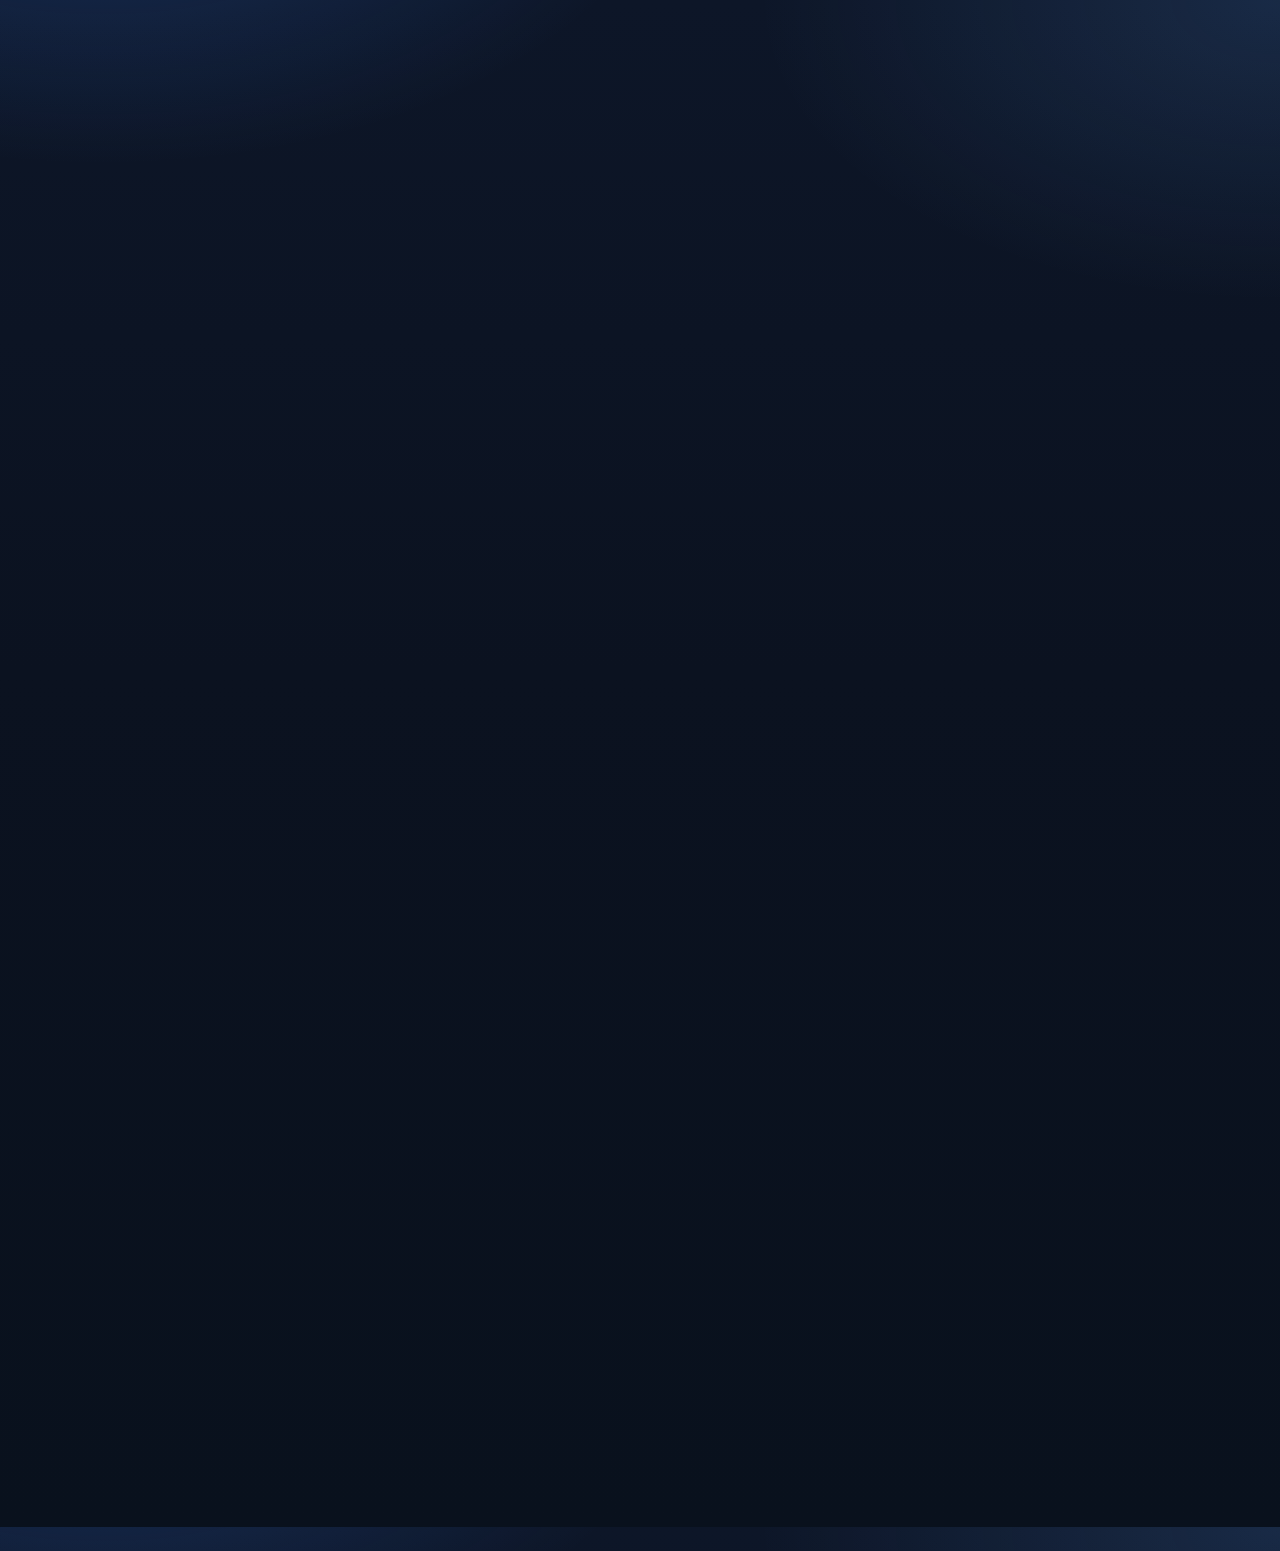
==== commit 49a53e5a: "big intro plus background change" ====
--- a/about.html
+++ b/about.html
@@ -16,6 +16,10 @@
   <meta name="twitter:title" content="About Pinovio | AI Tools &amp; Automation">
   <meta name="twitter:description" content="Learn how Pinovio helps people and teams use AI tools, automation systems, and workflow infrastructure more effectively.">
   <link rel="stylesheet" href="animations.css">
+  <link rel="stylesheet" href="three-intro.css">
+  <script src="https://cdnjs.cloudflare.com/ajax/libs/three.js/r128/three.min.js" defer></script>
+  <script src="wave-background.js" defer></script>
+  <script src="three-intro.js" defer></script>
 </head>
 <body>
   <header class="site-header">
--- a/style.css
+++ b/style.css
@@ -67,6 +67,11 @@
   cursor: pointer;
 }
 
+main {
+  position: relative;
+  z-index: 1;
+}
+
 .container {
   width: 100%;
   max-width: none;
@@ -78,6 +83,7 @@
   position: sticky;
   top: 0;
   z-index: 12;
+  isolation: isolate;
   backdrop-filter: blur(14px);
   background: rgba(11, 18, 32, 0.82);
   border-bottom: 1px solid var(--line);
@@ -178,7 +184,7 @@
   margin: 0 0 14px;
   font-family: 'Inter', 'Segoe UI', sans-serif;
   font-size: clamp(2.2rem, 4.8vw, 3.6rem);
-  line-height: 1.04;
+  line-height: 1.12;
   letter-spacing: -0.04em;
 }
 
@@ -778,13 +784,21 @@
 @media (max-width: 760px) {
   .nav-row {
     min-height: auto;
-    padding: 16px 0;
+    padding: 12px 0;
     flex-direction: column;
     align-items: flex-start;
+    gap: 8px;
   }
 
   .site-nav {
     justify-content: flex-start;
+    flex-wrap: wrap;
+    gap: 2px 0;
+  }
+
+  .site-nav a {
+    padding: 7px 11px;
+    font-size: 0.84rem;
   }
 
   .hero-copy,
--- a/animations.css
+++ b/animations.css
@@ -3,64 +3,204 @@
    All animations use only opacity + transform (GPU composited)
    ============================================================ */
 
-/* ── Hero load animations (fires on page load, above-the-fold) ── */
+/* ── Keyframes ── */
 
 @keyframes heroFadeUp {
   from { opacity: 0; transform: translateY(30px); }
   to   { opacity: 1; transform: translateY(0); }
 }
 
+@keyframes fadeIn {
+  from { opacity: 0; }
+  to   { opacity: 1; }
+}
+
+@keyframes slideDown {
+  from { opacity: 0; transform: translateY(-12px); }
+  to   { opacity: 1; transform: translateY(0); }
+}
+
+@keyframes modalEnter {
+  from { opacity: 0; transform: scale(0.92) translateY(-18px); }
+  to   { opacity: 1; transform: scale(1) translateY(0); }
+}
+
+@keyframes modalExit {
+  from { opacity: 1; transform: scale(1) translateY(0); }
+  to   { opacity: 0; transform: scale(0.94) translateY(-10px); }
+}
+
+@keyframes shimmer {
+  from { left: -100%; }
+  to   { left: 220%; }
+}
+
+@keyframes cardShimmer {
+  from { left: -100%; }
+  to   { left: 160%; }
+}
+
+@keyframes statPulse {
+  0%   { color: var(--accent-strong, #60a5fa); }
+  100% { color: var(--text, #f9fafb); }
+}
+
+@keyframes eyebrowPulse {
+  0%, 100% { opacity: 1; }
+  50%       { opacity: 0.6; }
+}
+
+@keyframes gradientShift {
+  0%   { background-position: 0% 50%; }
+  50%  { background-position: 100% 50%; }
+  100% { background-position: 0% 50%; }
+}
+
+/* ── Cursor spotlight ── */
+
+.cursor-spotlight {
+  position: fixed;
+  inset: 0;
+  z-index: 2;
+  pointer-events: none;
+  background: radial-gradient(
+    350px circle at var(--cx, -9999px) var(--cy, -9999px),
+    rgba(59, 130, 246, 0.04),
+    transparent 40%
+  );
+}
+
+/* ── Scroll progress bar ── */
+
+.scroll-progress {
+  position: fixed;
+  top: 0;
+  left: 0;
+  width: 100%;
+  height: 3px;
+  background: linear-gradient(90deg, var(--accent), #818cf8, var(--accent-strong));
+  transform-origin: left center;
+  transform: scaleX(0);
+  z-index: 200;
+  pointer-events: none;
+}
+
+/* ── Hero staggered entrance ── */
+
 .hero-copy {
-  animation: heroFadeUp 0.7s ease both;
+  animation: heroFadeUp 0.28s ease both;
+}
+
+.hero-copy > *:nth-child(1) {
+  opacity: 0;
+  animation: heroFadeUp 0.6s cubic-bezier(0.22, 1, 0.36, 1) 220ms both;
+}
+.hero-copy > *:nth-child(2) {
+  opacity: 0;
+  animation: heroFadeUp 0.6s cubic-bezier(0.22, 1, 0.36, 1) 330ms both;
+}
+.hero-copy > *:nth-child(3) {
+  opacity: 0;
+  animation: heroFadeUp 0.6s cubic-bezier(0.22, 1, 0.36, 1) 440ms both;
+}
+.hero-copy > *:nth-child(4) {
+  opacity: 0;
+  animation: heroFadeUp 0.6s cubic-bezier(0.22, 1, 0.36, 1) 550ms both;
+}
+.hero-copy > *:nth-child(5) {
+  opacity: 0;
+  animation: heroFadeUp 0.6s cubic-bezier(0.22, 1, 0.36, 1) 660ms both;
 }
 
 .hero-panel {
   animation: heroFadeUp 0.7s ease 180ms both;
 }
 
-/* ── Scroll animation base states ── */
-
-.anim-ready {
-  opacity: 0;
-  transform: translateY(24px);
-  transition: opacity 0.55s ease, transform 0.55s ease;
-}
-
-.anim-ready.anim-visible {
-  opacity: 1;
-  transform: translateY(0);
-}
-
-/* Staggered grid children — JS sets --delay on each child */
-.anim-stagger > * {
-  opacity: 0;
-  transform: translateY(20px);
-  transition: opacity 0.5s ease, transform 0.5s ease;
-  transition-delay: var(--delay, 0ms);
-}
-
-.anim-stagger.anim-visible > * {
-  opacity: 1;
-  transform: translateY(0);
-}
-
-/* Subtle article h2 rise (smaller travel distance) */
-.anim-article-h2 {
-  opacity: 0;
-  transform: translateY(14px);
-  transition: opacity 0.5s ease, transform 0.5s ease;
-}
-
-.anim-article-h2.anim-visible {
-  opacity: 1;
-  transform: translateY(0);
-}
-
-/* ── Button hover enhancements ── */
+/* ── Animated gradient hero h1 ── */
+
+.hero-copy h1 {
+  background: linear-gradient(
+    135deg,
+    #f9fafb 0%,
+    #93c5fd 25%,
+    #60a5fa 45%,
+    #f9fafb 65%,
+    #bfdbfe 85%,
+    #f9fafb 100%
+  );
+  background-size: 300% 300%;
+  -webkit-background-clip: text;
+  background-clip: text;
+  -webkit-text-fill-color: transparent;
+  animation: gradientShift 8s ease infinite;
+  padding-bottom: 0.12em;
+  display: block;
+}
+
+/* ── Eyebrow accent ── */
+
+.eyebrow {
+  position: relative;
+  display: inline-block;
+  padding-left: 18px;
+}
+
+.eyebrow::before {
+  content: '';
+  position: absolute;
+  left: 4px;
+  top: 50%;
+  transform: translateY(-50%);
+  width: 5px;
+  height: 5px;
+  border-radius: 50%;
+  background: var(--accent-strong);
+  box-shadow: 0 0 10px 3px rgba(96, 165, 250, 0.55);
+  animation: eyebrowPulse 2.4s ease-in-out infinite;
+}
+
+/* ── Section heading accent line ── */
+
+.section h2::after {
+  content: '';
+  display: block;
+  width: 44px;
+  height: 3px;
+  border-radius: 2px;
+  background: linear-gradient(90deg, var(--accent), transparent);
+  margin-top: 10px;
+}
+
+/* ── Nav link hover underline sweep ── */
+
+.site-nav a {
+  position: relative;
+}
+
+.site-nav a::after {
+  content: '';
+  position: absolute;
+  bottom: 4px;
+  left: 14px;
+  right: 14px;
+  height: 2px;
+  background: var(--accent);
+  border-radius: 1px;
+  transform: scaleX(0);
+  transition: transform 0.22s ease;
+}
+
+.site-nav a:hover::after,
+.site-nav a[aria-current='page']::after {
+  transform: scaleX(1);
+}
+
+/* ── Button enhancements ── */
 
 .button-primary {
   position: relative;
   overflow: hidden;
+  transition: box-shadow 0.22s ease;
 }
 
 .button-primary::after {
@@ -78,48 +218,157 @@
   opacity: 1;
 }
 
+.button-primary::before {
+  content: '';
+  position: absolute;
+  top: 0;
+  left: -100%;
+  width: 55%;
+  height: 100%;
+  background: linear-gradient(
+    90deg,
+    transparent,
+    rgba(255, 255, 255, 0.18),
+    transparent
+  );
+  transform: skewX(-18deg);
+  pointer-events: none;
+}
+
+.button-primary:hover::before {
+  animation: shimmer 0.55s ease;
+}
+
 .button-primary:hover {
   box-shadow: 0 20px 44px rgba(37, 99, 235, 0.38), 0 0 0 1px rgba(96, 165, 250, 0.3);
-  transform: translateY(-2px);
 }
 
 .button-secondary:hover {
   box-shadow: 0 8px 24px rgba(59, 130, 246, 0.18);
-  transform: translateY(-2px);
-}
-
-/* ── Card hover lift ── */
-
-.card {
+}
+
+/* ── Card hover lift + spotlight border ── */
+
+.card,
+.tool-card,
+.publication-card {
+  position: relative;
   transition: transform 0.22s ease, box-shadow 0.22s ease, border-color 0.22s ease;
 }
 
+/* Spotlight border — glows where the cursor is */
+.card::before,
+.tool-card::before,
+.publication-card::before {
+  content: '';
+  position: absolute;
+  inset: -1px;
+  border-radius: inherit;
+  background: radial-gradient(
+    180px circle at var(--mx, 50%) var(--my, 50%),
+    rgba(96, 165, 250, 0.15),
+    transparent 60%
+  );
+  opacity: 0;
+  transition: opacity 0.35s ease;
+  pointer-events: none;
+  z-index: 0;
+}
+
+.card:hover::before,
+.tool-card:hover::before,
+.publication-card:hover::before {
+  opacity: 1;
+}
+
+/* Keep card content above the spotlight pseudo-element */
+.card > *,
+.tool-card > *,
+.publication-card > * {
+  position: relative;
+  z-index: 1;
+}
+
 .card:hover {
-  transform: translateY(-3px);
-  box-shadow: 0 28px 68px rgba(3, 7, 18, 0.44), 0 0 0 1px rgba(59, 130, 246, 0.2);
-  border-color: rgba(59, 130, 246, 0.28);
-}
-
-/* Tool cards get a more visible glow — primary conversion element */
+  transform: translateY(-4px);
+  box-shadow: 0 28px 68px rgba(3, 7, 18, 0.44), 0 0 0 1px rgba(59, 130, 246, 0.1);
+  border-color: rgba(59, 130, 246, 0.15);
+}
+
+.tool-card:hover {
+  transform: translateY(-4px);
+  border-color: rgba(96, 165, 250, 0.15);
+  box-shadow: 0 28px 68px rgba(3, 7, 18, 0.44), 0 0 16px rgba(59, 130, 246, 0.05);
+}
+
+.publication-card:hover {
+  transform: translateY(-4px);
+  box-shadow: 0 28px 68px rgba(3, 7, 18, 0.44), 0 0 0 1px rgba(59, 130, 246, 0.1);
+  border-color: rgba(59, 130, 246, 0.15);
+}
+
+/* Shimmer sweep on card hover */
+.card::after,
+.tool-card::after {
+  content: '';
+  position: absolute;
+  top: 0;
+  left: -100%;
+  width: 55%;
+  height: 100%;
+  background: linear-gradient(
+    90deg,
+    transparent,
+    rgba(255, 255, 255, 0.045),
+    transparent
+  );
+  transform: skewX(-15deg);
+  pointer-events: none;
+  z-index: 2;
+}
+
+.card:hover::after,
+.tool-card:hover::after {
+  animation: cardShimmer 0.65s ease;
+}
+
+/* card needs overflow hidden to clip the shimmer */
+.card,
 .tool-card {
-  transition: transform 0.22s ease, box-shadow 0.22s ease, border-color 0.22s ease;
-}
-
-.tool-card:hover {
-  transform: translateY(-3px);
-  border-color: rgba(96, 165, 250, 0.35);
-  box-shadow: 0 28px 68px rgba(3, 7, 18, 0.44), 0 0 24px rgba(59, 130, 246, 0.1);
-}
-
-/* Publication cards */
-.publication-card {
-  transition: transform 0.22s ease, box-shadow 0.22s ease, border-color 0.22s ease;
-}
-
-.publication-card:hover {
-  transform: translateY(-3px);
-  box-shadow: 0 28px 68px rgba(3, 7, 18, 0.44), 0 0 0 1px rgba(59, 130, 246, 0.2);
-  border-color: rgba(59, 130, 246, 0.28);
+  overflow: hidden;
+}
+
+/* ── Update item hover ── */
+
+.update-item {
+  position: relative;
+  padding-right: 28px;
+  transition: padding-left 0.2s ease;
+}
+
+.update-item::after {
+  content: '→';
+  position: absolute;
+  right: 4px;
+  top: 50%;
+  transform: translateY(-50%) translateX(-6px);
+  opacity: 0;
+  color: var(--accent-strong);
+  font-size: 0.95rem;
+  transition: opacity 0.2s ease, transform 0.2s ease;
+}
+
+.update-item:hover::after {
+  opacity: 1;
+  transform: translateY(-50%) translateX(0);
+}
+
+.update-item .update-title {
+  transition: color 0.2s ease;
+}
+
+.update-item:hover .update-title {
+  color: var(--accent-strong);
 }
 
 /* ── Tag hover ── */
@@ -135,47 +384,99 @@
 
 /* ── Stat count-up color pulse ── */
 
-@keyframes statPulse {
-  0%   { color: var(--accent-strong, #60a5fa); }
-  100% { color: var(--text, #f9fafb); }
-}
-
 .stat-number.counting {
   animation: statPulse 0.9s ease forwards;
 }
 
-/* ── Background floating orbs ── */
-
-.bg-orbs {
-  position: fixed;
-  inset: 0;
-  pointer-events: none;
-  z-index: 0;
-  overflow: hidden;
-}
-
-.bg-orb {
-  position: absolute;
-  border-radius: 50%;
-  filter: blur(80px);
-  opacity: 0;
-  animation: orbFloat var(--orb-duration, 22s) ease-in-out infinite;
-  animation-delay: var(--orb-delay, 0s);
-}
-
-@keyframes orbFloat {
-  0%   { transform: translate(0, 0) scale(1);   opacity: 0; }
-  15%  { opacity: var(--orb-opacity, 0.06); }
-  50%  { transform: translate(var(--orb-dx, 40px), var(--orb-dy, -30px)) scale(1.08); }
-  85%  { opacity: var(--orb-opacity, 0.06); }
-  100% { transform: translate(0, 0) scale(1);   opacity: 0; }
-}
-
-/* Reduce blur on mobile to avoid GPU strain */
+/* ── Modal entrance / exit ── */
+
+.email-modal {
+  transition: background-color 0.3s ease;
+}
+
+.email-modal.show .modal-card {
+  animation: modalEnter 0.38s cubic-bezier(0.34, 1.46, 0.64, 1) both;
+}
+
+.email-modal.modal-closing .modal-card {
+  animation: modalExit 0.22s ease-in both;
+}
+
+/* ── Input focus glow ── */
+
+#modal-email {
+  transition: border-color 0.2s ease, box-shadow 0.2s ease;
+}
+
+#modal-email:focus {
+  outline: none;
+  border-color: var(--accent);
+  box-shadow: 0 0 0 3px rgba(59, 130, 246, 0.18);
+}
+
+/* ── Mobile ── */
+
 @media (max-width: 760px) {
-  .bg-orb {
-    filter: blur(60px);
-    --orb-opacity: 0.035 !important;
+  .aurora-blob {
+    filter: blur(70px);
+    opacity: 0.10;
+  }
+
+  .eyebrow::before {
+    display: none;
+  }
+}
+
+/* ── Published articles grid ── */
+
+.articles-grid {
+  display: grid;
+  grid-template-columns: repeat(2, 1fr);
+  gap: 20px;
+  margin-top: 8px;
+}
+
+.article-card {
+  position: relative;
+  display: flex;
+  flex-direction: column;
+  gap: 10px;
+}
+
+.article-num {
+  font-size: 0.72rem;
+  font-weight: 800;
+  letter-spacing: 0.1em;
+  text-transform: uppercase;
+  color: var(--accent);
+  opacity: 0.7;
+}
+
+.article-card h3 {
+  margin: 0;
+  font-size: 1.05rem;
+  line-height: 1.35;
+}
+
+.article-card h3 a {
+  color: var(--text);
+  transition: color 0.2s ease;
+}
+
+.article-card h3 a:hover {
+  color: var(--accent-strong);
+}
+
+.article-card p {
+  margin: 0;
+  font-size: 0.9rem;
+  color: var(--muted);
+  flex: 1;
+}
+
+@media (max-width: 760px) {
+  .articles-grid {
+    grid-template-columns: 1fr;
   }
 }
 
@@ -183,27 +484,22 @@
 
 @media (prefers-reduced-motion: reduce) {
   .hero-copy,
+  .hero-copy > *,
   .hero-panel {
-    animation: none;
-    opacity: 1;
-    transform: none;
-  }
-
-  .anim-ready,
-  .anim-article-h2 {
+    animation: none !important;
     opacity: 1 !important;
     transform: none !important;
-    transition: none !important;
-  }
-
-  .anim-stagger > * {
-    opacity: 1 !important;
-    transform: none !important;
-    transition: none !important;
-  }
-
-  .bg-orb {
-    display: none;
+  }
+
+  /* Restore visible text when gradient animation is disabled */
+  .hero-copy h1 {
+    background: none !important;
+    -webkit-text-fill-color: var(--text) !important;
+    animation: none !important;
+  }
+
+  .eyebrow::before {
+    animation: none;
   }
 
   .button-primary:hover,
@@ -213,4 +509,18 @@
   .publication-card:hover {
     transform: none;
   }
-}
+
+  .button-primary::before,
+  .button-primary::after {
+    display: none;
+  }
+
+  .card::after,
+  .tool-card::after {
+    display: none;
+  }
+
+  .scroll-progress {
+    display: none;
+  }
+}
--- a/three-intro.css
+++ b/three-intro.css
@@ -0,0 +1,100 @@
+/* ============================================================
+   three-intro.css — Unified PinovioScene container styling.
+   Canvas z-index is controlled from JS (15 during intro, 0 after).
+   ============================================================ */
+
+#pinovio-wave-background {
+  position: fixed;
+  inset: 0;
+  z-index: 0;
+  pointer-events: none;
+  overflow: hidden;
+}
+
+#pinovio-wave-background canvas {
+  display: block;
+  width: 100%;
+  height: 100%;
+}
+
+/* Smooth fade/slide for the top-level page sections when the intro reveals.
+   These transitions apply always — the hidden state below is only active
+   while the intro is running. */
+body > .site-header,
+body > main,
+body > .site-footer {
+  transition: opacity 0.9s ease, transform 0.9s ease;
+}
+
+/* Lock scroll + hide site content until user scrolls past the scroll cue */
+body.pinovio-intro-active {
+  overflow: hidden;
+}
+
+body.pinovio-intro-active > .site-header,
+body.pinovio-intro-active > main,
+body.pinovio-intro-active > .site-footer {
+  opacity: 0;
+  transform: translateY(24px);
+  pointer-events: none;
+}
+
+/* ============================================================
+   Scroll cue — shown after the morph completes, prompts the
+   user to scroll. Clicking/scrolling/keying dismisses it and
+   reveals the page content.
+   ============================================================ */
+#pinovio-scroll-cue {
+  position: fixed;
+  left: 50%;
+  top: 50%;
+  transform: translate(-50%, -50%);
+  z-index: 20;
+  display: flex;
+  flex-direction: column;
+  align-items: center;
+  gap: 14px;
+  padding: 18px 28px;
+  color: #e6ecff;
+  font-family: -apple-system, BlinkMacSystemFont, "Segoe UI", Roboto, sans-serif;
+  font-size: 15px;
+  font-weight: 500;
+  letter-spacing: 0.08em;
+  text-transform: uppercase;
+  cursor: pointer;
+  opacity: 0;
+  transition: opacity 0.45s ease;
+  pointer-events: auto;
+  user-select: none;
+  text-shadow: 0 2px 20px rgba(11, 18, 32, 0.8);
+}
+
+#pinovio-scroll-cue.pinovio-scroll-cue--visible {
+  opacity: 1;
+}
+
+.pinovio-scroll-cue__label {
+  display: block;
+}
+
+.pinovio-scroll-cue__arrow {
+  color: #60a5fa;
+  animation: pinovio-cue-bounce 1.6s ease-in-out infinite;
+  filter: drop-shadow(0 2px 12px rgba(96, 165, 250, 0.5));
+}
+
+@keyframes pinovio-cue-bounce {
+  0%, 100% { transform: translateY(0); opacity: 0.7; }
+  50%      { transform: translateY(8px); opacity: 1; }
+}
+
+@media (prefers-reduced-motion: reduce) {
+  body > .site-header,
+  body > main,
+  body > .site-footer {
+    transition: none;
+  }
+  .pinovio-scroll-cue__arrow {
+    animation: none;
+  }
+}
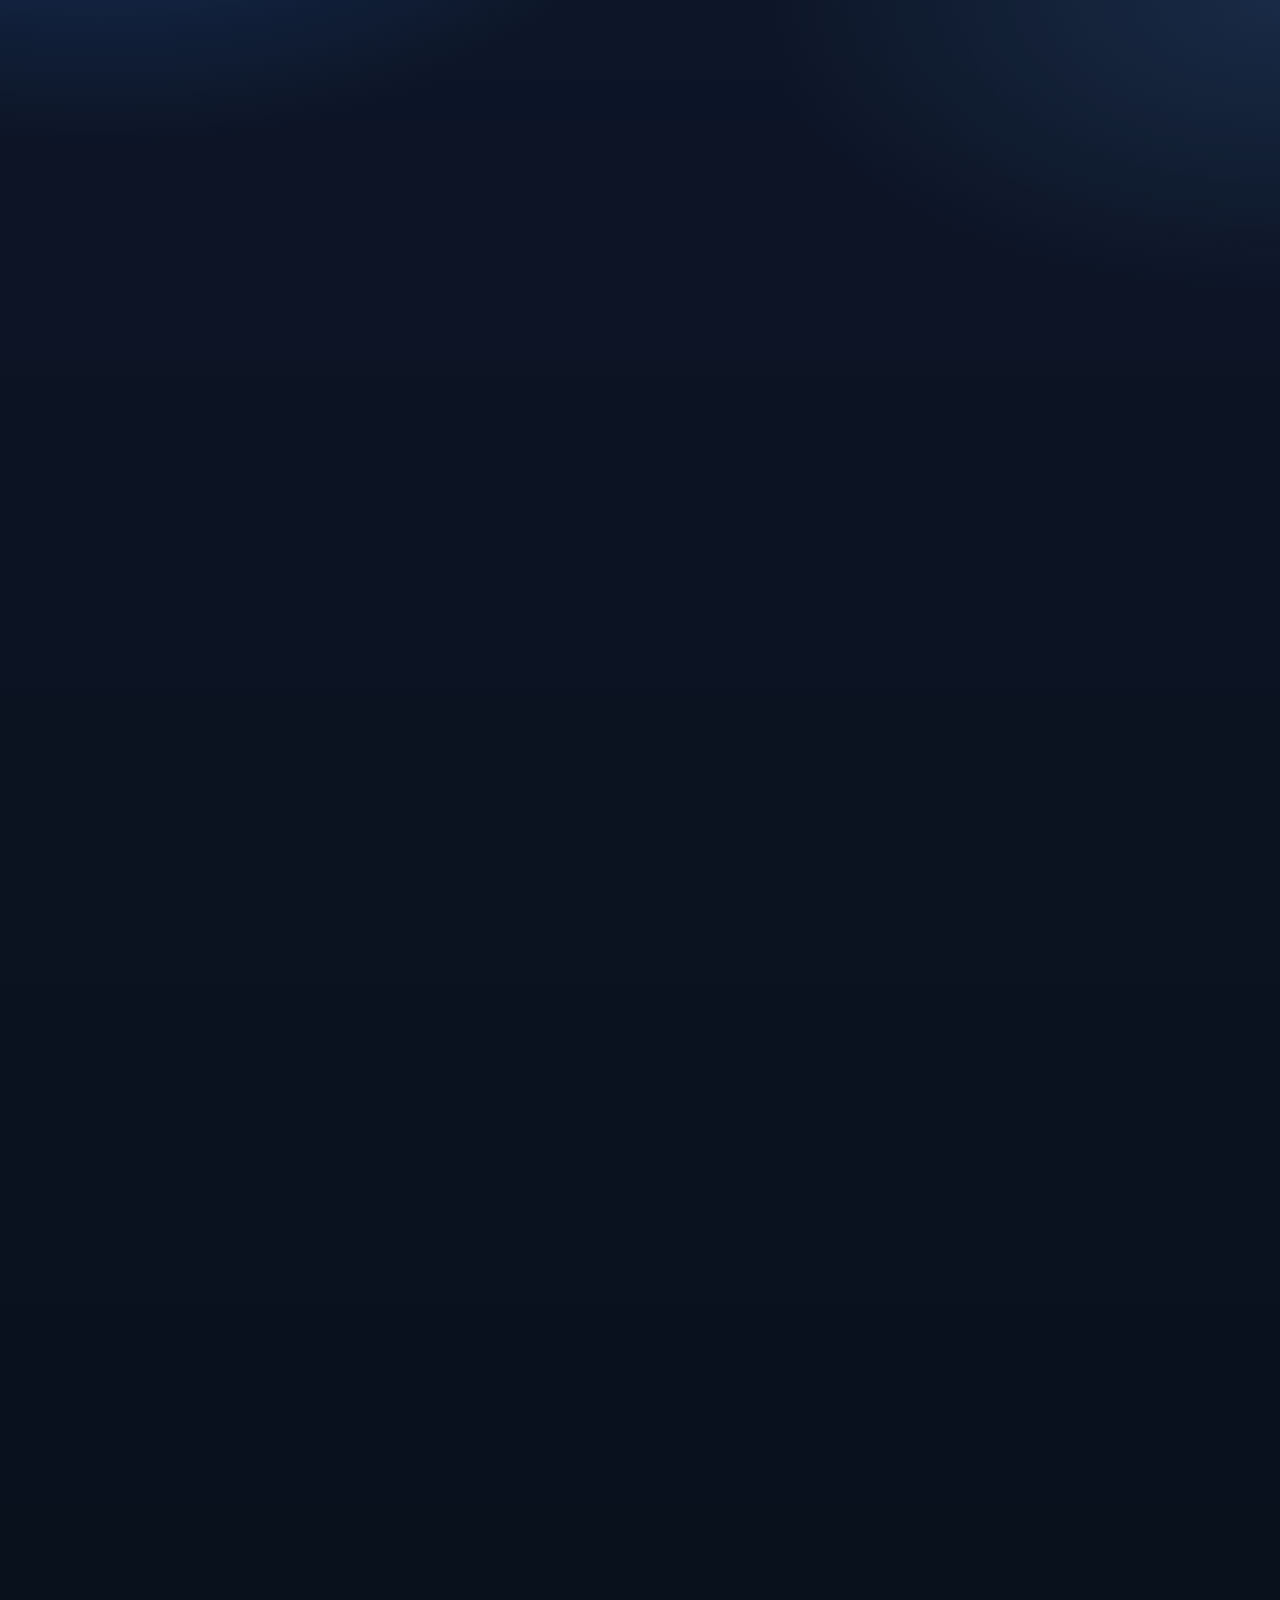
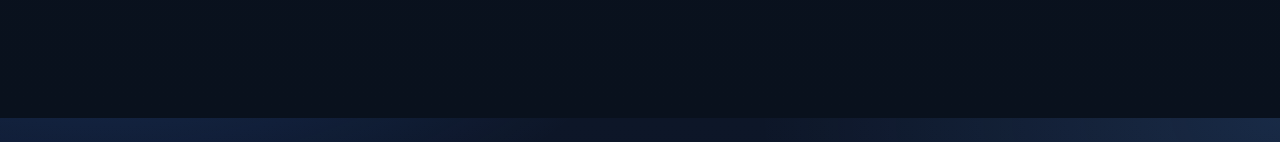
==== commit 213ceef7: "website focus to service shift" ====
--- a/about.html
+++ b/about.html
@@ -30,9 +30,9 @@
       </a>
       <nav class="site-nav" aria-label="Primary">
         <a href="index.html">Home</a>
+        <a href="for-businesses.html">Services</a>
         <a href="accessories.html">AI Tools</a>
         <a href="insights.html">Insights</a>
-        <a href="for-businesses.html">For Businesses</a>
         <a href="about.html" aria-current="page">About</a>
       </nav>
     </div>
@@ -43,8 +43,12 @@
       <div class="container hero-layout">
         <div class="hero-copy">
           <p class="eyebrow">About Pinovio</p>
-          <h1>Focused on AI Performance and Execution</h1>
-          <p>Pinovio helps people and teams choose useful AI tools, understand where automation fits, and move from ideas to practical implementation faster.</p>
+          <h1>Modern Websites &amp; AI Sales Assistants — Built to Convert.</h1>
+          <p>Pinovio designs professional websites and deploys AI sales assistants for small businesses, startups, and agencies. We pair clean design with practical AI so your site does more than look good — it actually drives revenue.</p>
+          <div class="hero-actions">
+            <a class="button button-primary" href="for-businesses.html">View Services</a>
+            <a class="button button-secondary" href="contact.html">Get in Touch</a>
+          </div>
         </div>
       </div>
     </section>
@@ -53,8 +57,8 @@
       <div class="container">
         <h2>Why Pinovio Exists</h2>
         <div class="card" style="max-width: 760px; margin-bottom: 32px;">
-          <p style="color: var(--muted); margin: 0 0 14px;">There are hundreds of AI tools available right now, and the number keeps growing. Most content about them is either surface-level hype or too technical to act on. Pinovio exists to cut through that.</p>
-          <p style="color: var(--muted); margin: 0;">Every guide, tool recommendation, and resource on this site is focused on one thing: helping you make faster, better decisions about AI without wasting time on tools that do not deliver. The goal is not to cover everything. It is to cover what actually works.</p>
+          <p style="color: var(--muted); margin: 0 0 14px;">Most small businesses get a website that looks fine but does nothing — no clear pitch, no way to answer customer questions, and no system for capturing leads when no one's at the desk. Pinovio fixes that.</p>
+          <p style="color: var(--muted); margin: 0;">We build sites that look like a million bucks and pair them with AI sales assistants that work 24/7. Every package is priced so a real small business can afford it, and every project ships in weeks, not months. We also publish honest guides on AI tools so you know what's worth using even if you don't hire us.</p>
         </div>
         <h2>What We Stand For</h2>
         <div class="grid grid-3">
@@ -76,19 +80,19 @@
 
     <section class="section section-muted">
       <div class="container">
-        <h2>What Pinovio Covers</h2>
+        <h2>What We Do</h2>
         <div class="grid grid-3">
           <article class="card">
-            <h3>AI Tool Guides</h3>
-            <p>Practical rankings and comparisons of the AI tools most useful for productivity, automation, and everyday work.</p>
+            <h3>Website Design &amp; Build</h3>
+            <p>Modern, responsive sites that look professional and load fast. Clean and standard for Simple, premium custom design for Advanced. <a href="for-businesses.html">See packages</a>.</p>
           </article>
           <article class="card">
-            <h3>Automation Strategy</h3>
-            <p>Guides on where automation fits, which tools to use, and how to remove manual work from your team or workflow.</p>
+            <h3>AI Sales Assistants</h3>
+            <p>Custom chatbots trained on your business that answer FAQs, qualify leads, and capture contacts 24/7. Deployed on any platform.</p>
           </article>
           <article class="card">
-            <h3>AI Setup Services</h3>
-            <p>Done-for-you chatbot and automation setup for businesses, launching summer 2026. <a href="for-businesses.html">Learn more</a>.</p>
+            <h3>Free Resources</h3>
+            <p>Honest reviews of <a href="accessories.html">AI tools</a> and practical <a href="insights.html">insights</a> on what actually works in 2026.</p>
           </article>
         </div>
       </div>
@@ -98,11 +102,12 @@
 
   <footer class="site-footer">
     <div class="container footer-row">
-      <p>© 2026 Pinovio. AI tools, automation systems, and productivity architecture.</p>
+      <p>© 2026 Pinovio. AI-powered websites and sales assistants for modern businesses.</p>
       <div class="footer-links">
-        <a href="index.html#join-updates">Get Updated</a>
+        <a href="for-businesses.html">Services</a>
         <a href="contact.html">Contact</a>
-        <a href="insights.html">Insights</a>
+        <a href="about.html">About</a>
+        <a href="index.html#join-updates">Updates</a>
       </div>
     </div>
   </footer>
--- a/style.css
+++ b/style.css
@@ -391,7 +391,7 @@
 }
 
 .section-intro {
-  margin: 0 0 18px;
+  margin: 0 0 36px;
   color: var(--muted);
   max-width: 70ch;
 }
@@ -419,7 +419,7 @@
 
 .decision-grid {
   display: grid;
-  grid-template-columns: repeat(3, minmax(0, 1fr));
+  grid-template-columns: repeat(2, minmax(0, 1fr));
   gap: 14px;
 }
 
@@ -428,11 +428,12 @@
 }
 
 .decision-card p {
-  margin: 0 0 14px;
+  margin: 0;
 }
 
 .decision-card .button {
   width: 100%;
+  margin-top: 28px;
 }
 
 .card h3 {
--- a/three-intro.css
+++ b/three-intro.css
@@ -88,6 +88,86 @@
   50%      { transform: translateY(8px); opacity: 1; }
 }
 
+/* ============================================================
+   Motion toggle — floating switch (bottom-right) to pause/
+   resume the wave particle animation.
+   ============================================================ */
+#pinovio-motion-toggle {
+  position: fixed;
+  bottom: 22px;
+  right: 22px;
+  z-index: 10;
+  pointer-events: auto;
+  opacity: 0;
+  animation: pinovio-toggle-fadein 0.5s ease 0.4s forwards;
+}
+
+@keyframes pinovio-toggle-fadein {
+  to { opacity: 1; }
+}
+
+.pinovio-motion-btn {
+  display: flex;
+  align-items: center;
+  gap: 7px;
+  background: rgba(14, 22, 40, 0.80);
+  border: 1px solid rgba(148, 163, 184, 0.18);
+  border-radius: 999px;
+  padding: 7px 12px 7px 9px;
+  color: rgba(156, 163, 175, 0.75);
+  font-size: 11px;
+  font-family: -apple-system, BlinkMacSystemFont, "Segoe UI", Roboto, sans-serif;
+  font-weight: 500;
+  cursor: pointer;
+  backdrop-filter: blur(12px);
+  -webkit-backdrop-filter: blur(12px);
+  transition: background 0.2s ease, border-color 0.2s ease, color 0.2s ease;
+  user-select: none;
+  line-height: 1;
+}
+
+.pinovio-motion-btn:hover {
+  background: rgba(20, 28, 48, 0.92);
+  border-color: rgba(59, 130, 246, 0.32);
+  color: rgba(249, 250, 251, 0.88);
+}
+
+/* Toggle track */
+.pinovio-motion-btn__track {
+  position: relative;
+  width: 28px;
+  height: 16px;
+  background: #3b82f6;
+  border-radius: 999px;
+  flex-shrink: 0;
+  transition: background 0.22s ease;
+}
+
+.pinovio-motion-btn__thumb {
+  position: absolute;
+  top: 2px;
+  left: 2px;
+  width: 12px;
+  height: 12px;
+  background: #fff;
+  border-radius: 50%;
+  box-shadow: 0 1px 4px rgba(0, 0, 0, 0.35);
+  transition: transform 0.22s ease;
+}
+
+/* Off state */
+#pinovio-motion-toggle.is-off .pinovio-motion-btn__track {
+  background: rgba(75, 85, 99, 0.55);
+}
+
+#pinovio-motion-toggle.is-off .pinovio-motion-btn__thumb {
+  transform: translateX(12px);
+}
+
+#pinovio-motion-toggle.is-off .pinovio-motion-btn {
+  color: rgba(107, 114, 128, 0.6);
+}
+
 @media (prefers-reduced-motion: reduce) {
   body > .site-header,
   body > main,
@@ -97,4 +177,8 @@
   .pinovio-scroll-cue__arrow {
     animation: none;
   }
+  .pinovio-motion-btn__track,
+  .pinovio-motion-btn__thumb {
+    transition: none;
+  }
 }
